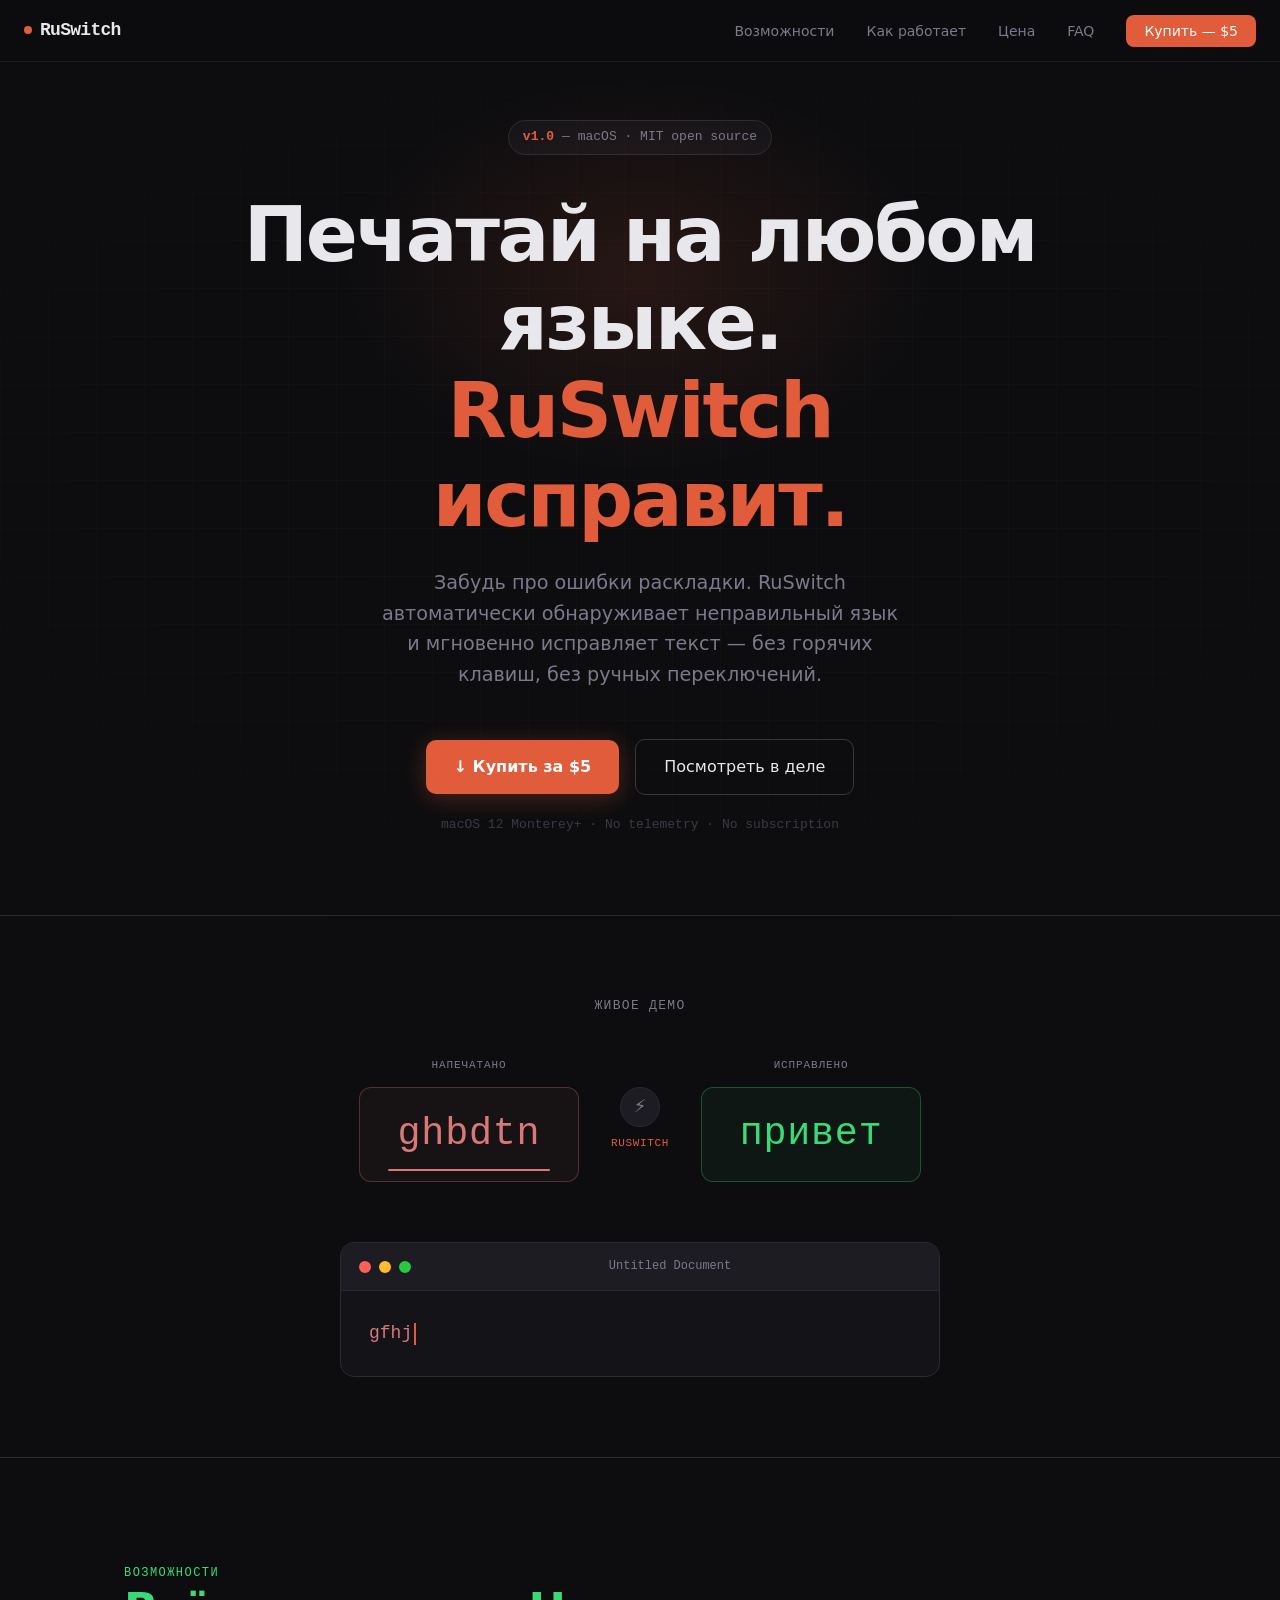
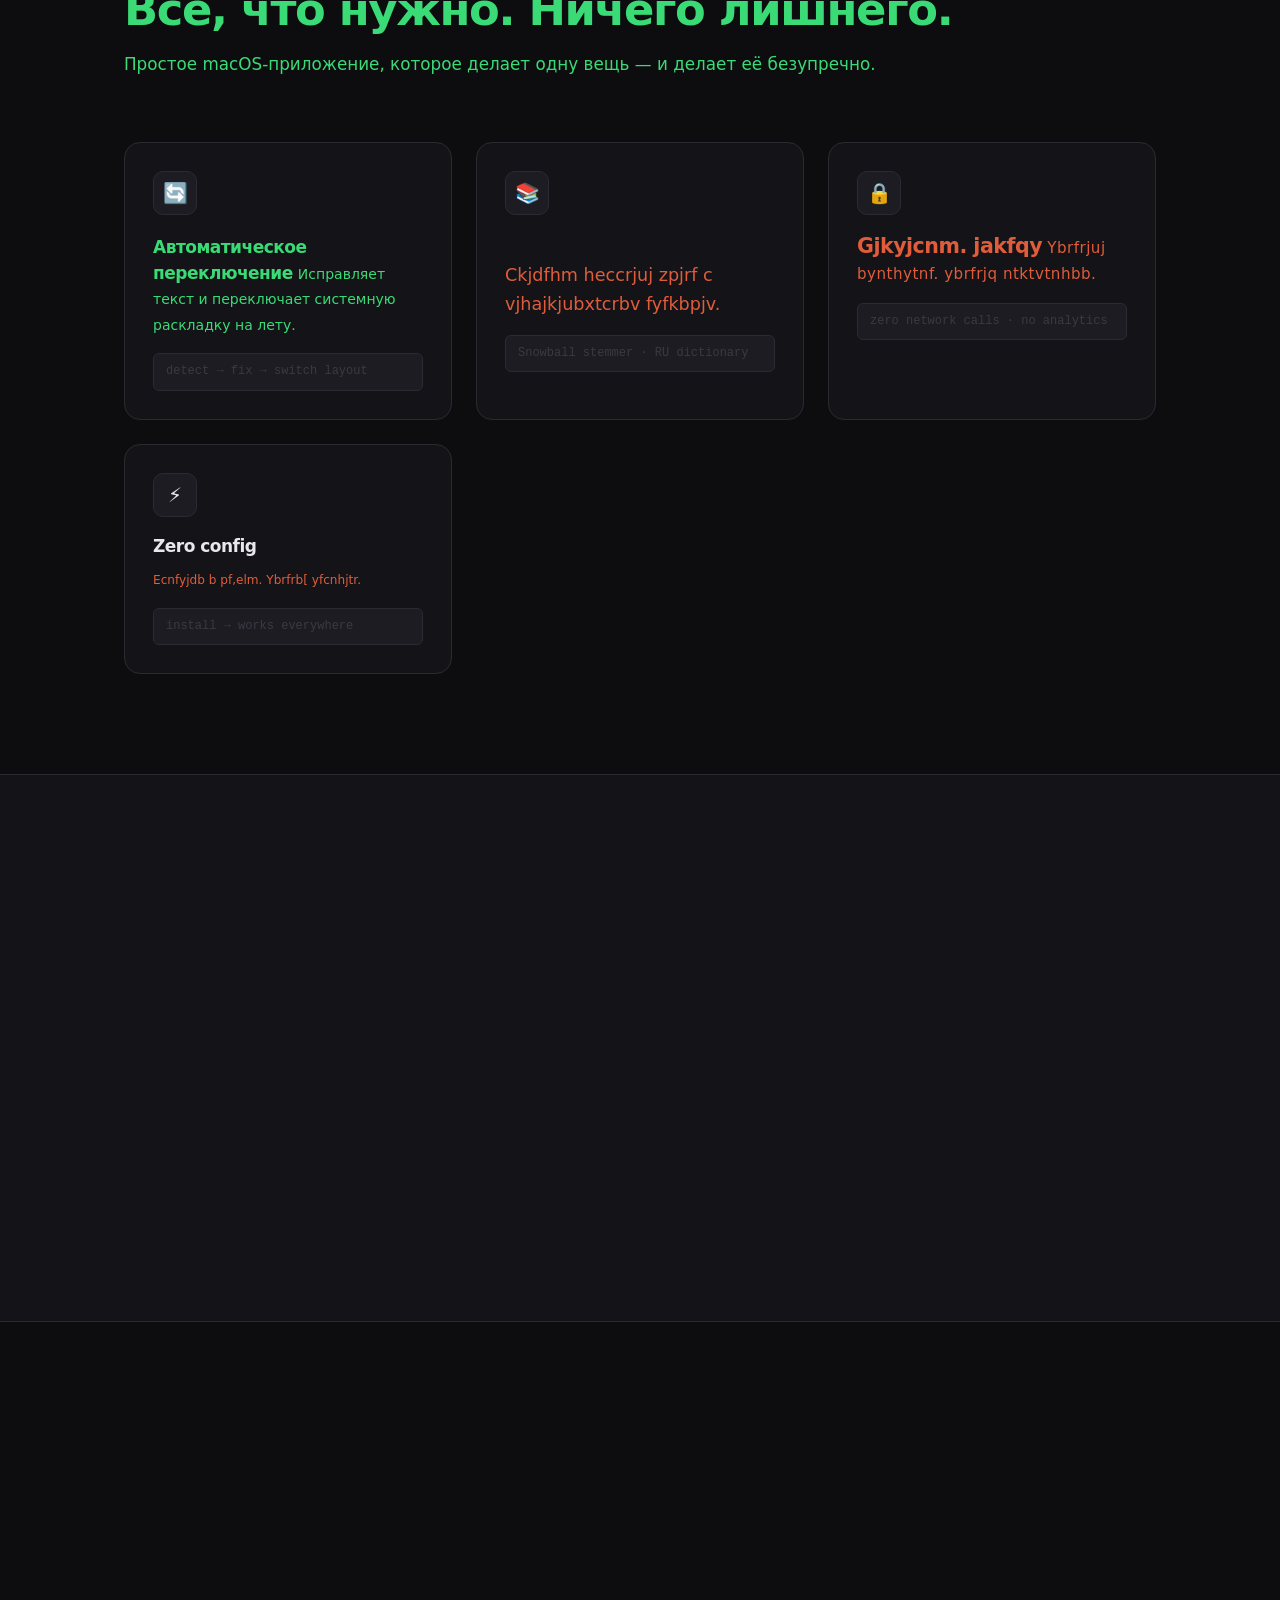
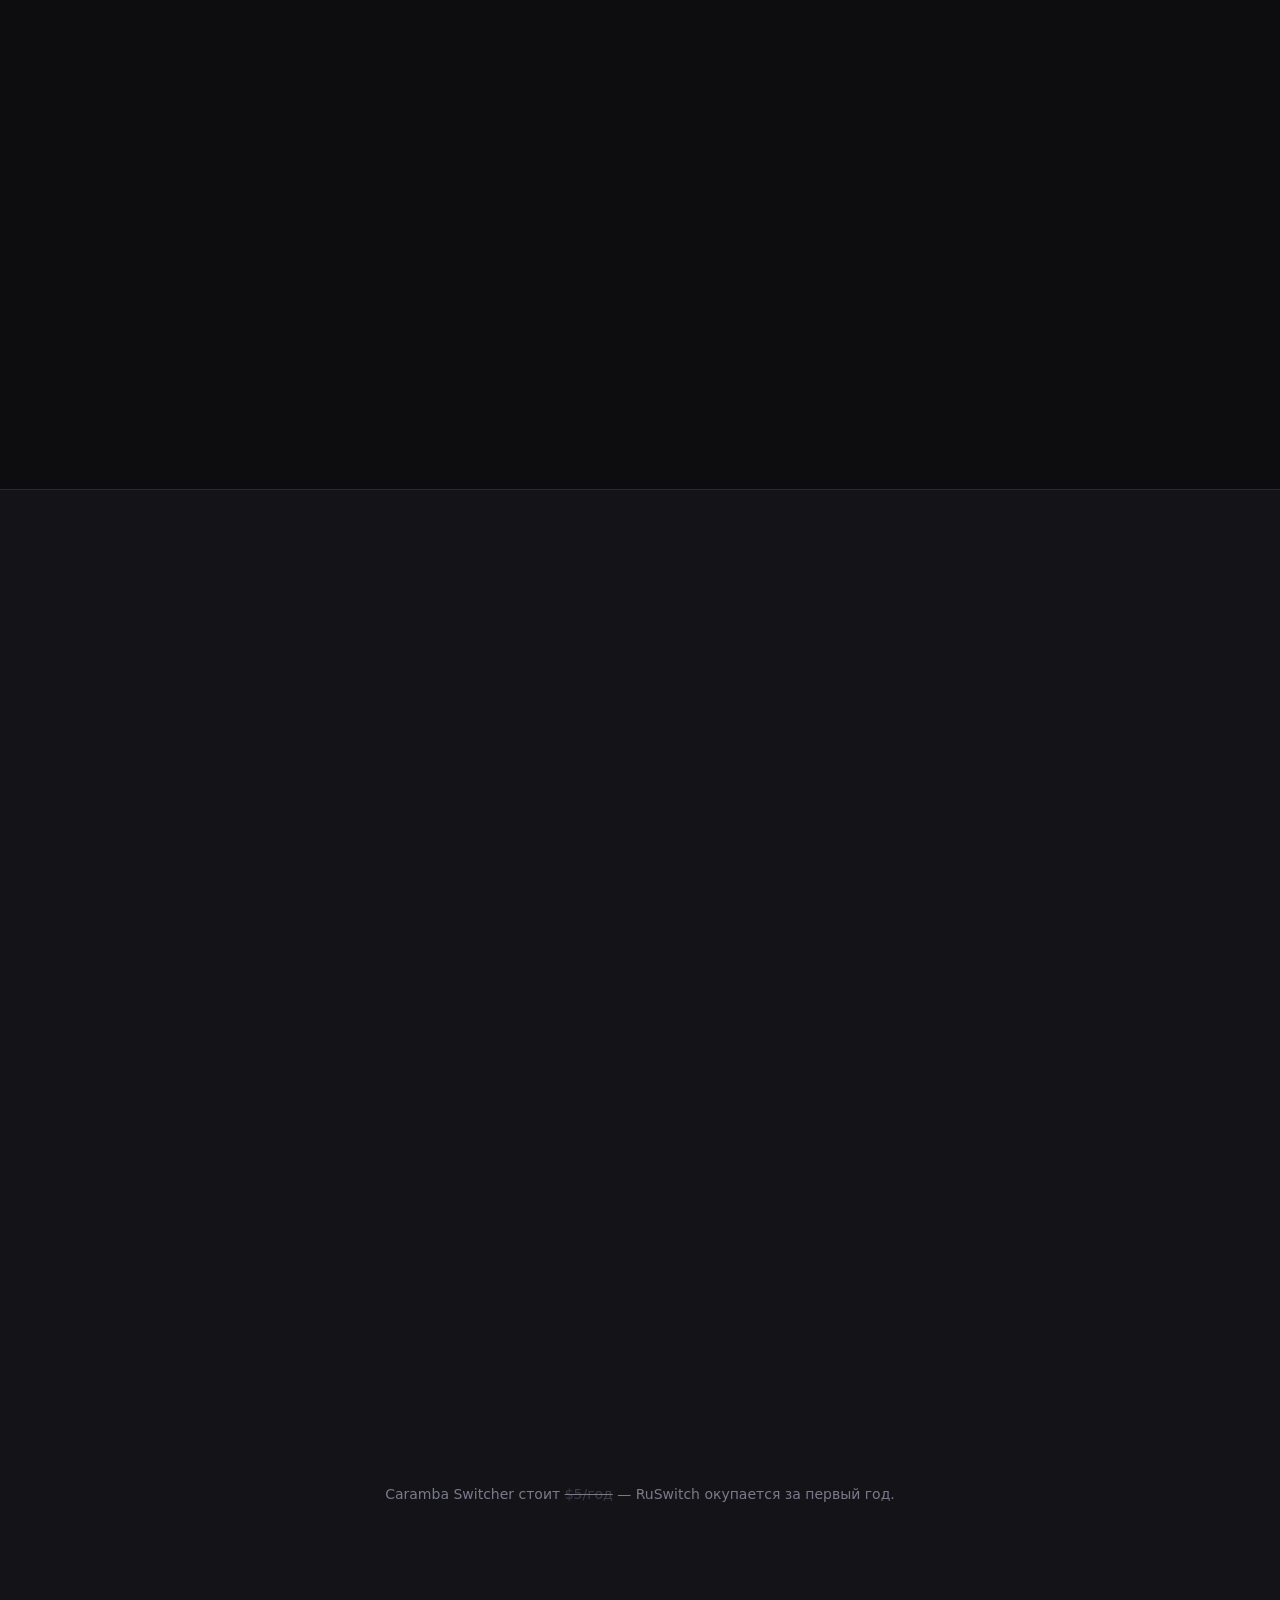
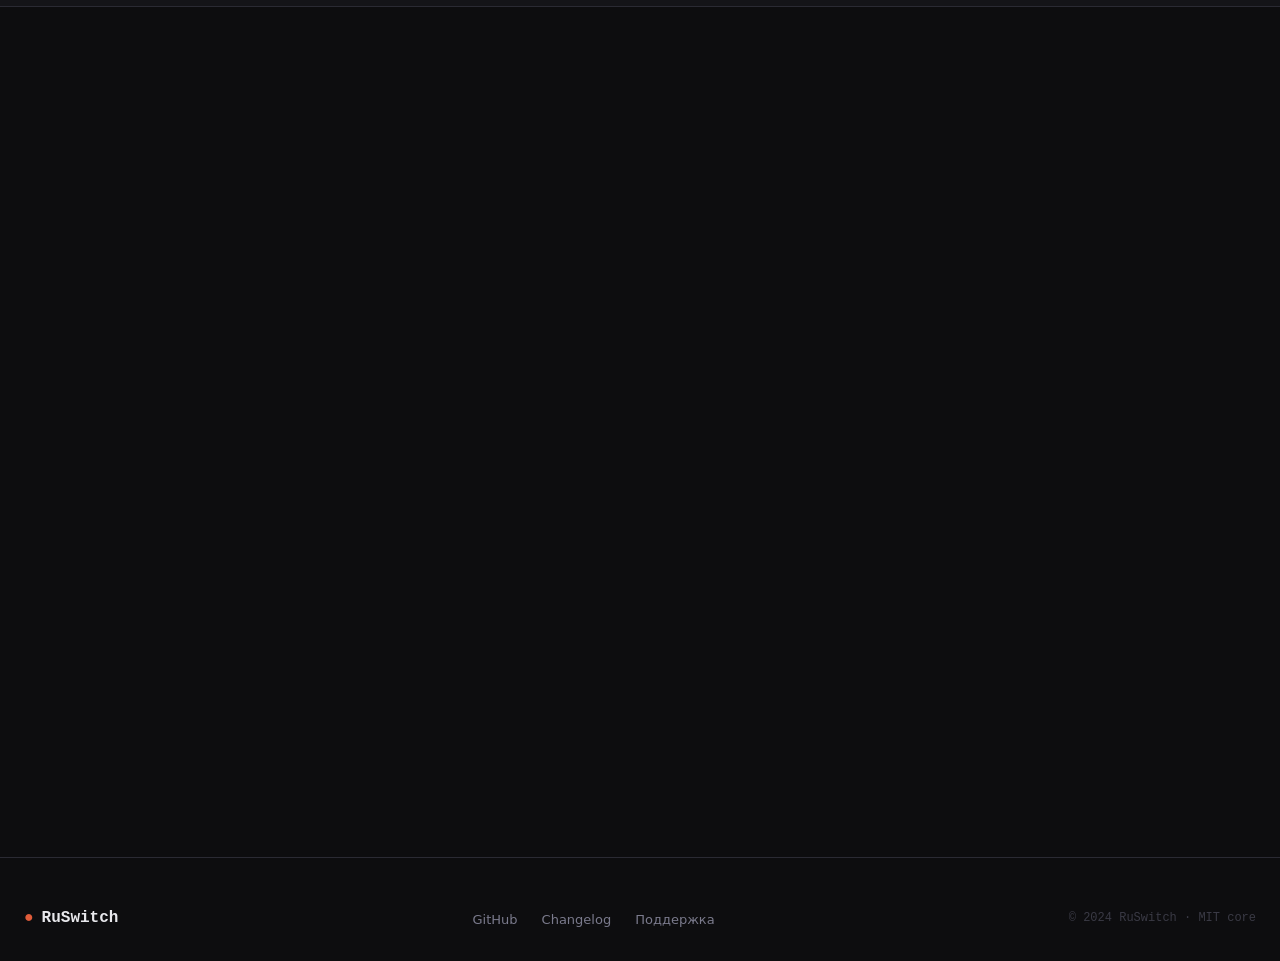
==== site/index.html @ 5dbe3a53 "Initial release: auto keyboard layout switcher for macOS - 98K Russian dictionary + Snowball stemmer" ====
<!DOCTYPE html>
<html lang="ru">
<head>
  <meta charset="UTF-8">
  <meta name="viewport" content="width=device-width, initial-scale=1.0">
  <title>RuSwitch — автопереключатель раскладки для macOS</title>
  <meta name="description" content="RuSwitch автоматически исправляет неправильную раскладку клавиатуры. Печатай как обычно — приложение всё исправит само.">
  <style>
    /* ─── Reset & Base ─── */
    *, *::before, *::after { box-sizing: border-box; margin: 0; padding: 0; }

    :root {
      --bg:        #0d0d0f;
      --surface:   #141418;
      --surface2:  #1c1c22;
      --border:    #2a2a33;
      --border2:   #36363f;
      --text:      #e8e8ec;
      --muted:     #7a7a8c;
      --faint:     #3a3a45;
      --accent:    #e05c3a;
      --accent2:   #f07c5a;
      --green:     #3adb76;
      --mono:      "JetBrains Mono", "Fira Code", "Courier New", monospace;
      --sans:      "Onest", "Golos Text", system-ui, -apple-system, sans-serif;
      --serif:     "Lora", "Georgia", serif;
    }

    html { scroll-behavior: smooth; }

    body {
      font-family: var(--sans);
      background: var(--bg);
      color: var(--text);
      line-height: 1.6;
      -webkit-font-smoothing: antialiased;
      overflow-x: hidden;
    }

    /* ─── Typography ─── */
    @import url('data:text/css,');

    h1, h2, h3 { line-height: 1.15; letter-spacing: -0.03em; }

    .mono { font-family: var(--mono); }
    .accent { color: var(--accent); }
    .green { color: var(--green); }
    .muted { color: var(--muted); }

    /* ─── Layout ─── */
    .container {
      max-width: 1080px;
      margin: 0 auto;
      padding: 0 24px;
    }

    section { padding: 100px 0; }

    /* ─── Nav ─── */
    nav {
      position: fixed;
      top: 0; left: 0; right: 0;
      z-index: 100;
      padding: 16px 24px;
      display: flex;
      align-items: center;
      justify-content: space-between;
      background: rgba(13, 13, 15, 0.85);
      backdrop-filter: blur(16px);
      -webkit-backdrop-filter: blur(16px);
      border-bottom: 1px solid rgba(42, 42, 51, 0.6);
    }

    .nav-logo {
      font-family: var(--mono);
      font-size: 18px;
      font-weight: 600;
      color: var(--text);
      text-decoration: none;
      letter-spacing: -0.04em;
      display: flex;
      align-items: center;
      gap: 8px;
    }

    .nav-logo-dot {
      width: 8px; height: 8px;
      border-radius: 50%;
      background: var(--accent);
      display: inline-block;
      animation: pulse-dot 2.5s ease-in-out infinite;
    }

    @keyframes pulse-dot {
      0%, 100% { opacity: 1; transform: scale(1); }
      50% { opacity: 0.5; transform: scale(0.7); }
    }

    .nav-links {
      display: flex;
      align-items: center;
      gap: 32px;
      list-style: none;
    }

    .nav-links a {
      color: var(--muted);
      text-decoration: none;
      font-size: 14px;
      transition: color 0.2s;
    }

    .nav-links a:hover { color: var(--text); }

    .nav-cta {
      background: var(--accent) !important;
      color: #fff !important;
      padding: 8px 18px;
      border-radius: 8px;
      font-weight: 500;
      transition: background 0.2s, transform 0.15s !important;
    }

    .nav-cta:hover {
      background: var(--accent2) !important;
      transform: translateY(-1px);
    }

    /* ─── Hero ─── */
    #hero {
      min-height: 100vh;
      display: flex;
      flex-direction: column;
      justify-content: center;
      align-items: center;
      text-align: center;
      padding: 120px 24px 80px;
      position: relative;
      overflow: hidden;
    }

    .hero-grid-bg {
      position: absolute;
      inset: 0;
      background-image:
        linear-gradient(rgba(224, 92, 58, 0.04) 1px, transparent 1px),
        linear-gradient(90deg, rgba(224, 92, 58, 0.04) 1px, transparent 1px);
      background-size: 48px 48px;
      mask-image: radial-gradient(ellipse 80% 60% at 50% 50%, black 30%, transparent 100%);
      -webkit-mask-image: radial-gradient(ellipse 80% 60% at 50% 50%, black 30%, transparent 100%);
    }

    .hero-glow {
      position: absolute;
      top: 30%;
      left: 50%;
      transform: translate(-50%, -50%);
      width: 600px;
      height: 400px;
      background: radial-gradient(ellipse, rgba(224, 92, 58, 0.12) 0%, transparent 70%);
      pointer-events: none;
    }

    .hero-badge {
      display: inline-flex;
      align-items: center;
      gap: 8px;
      background: var(--surface);
      border: 1px solid var(--border);
      border-radius: 999px;
      padding: 6px 14px;
      font-size: 13px;
      color: var(--muted);
      margin-bottom: 36px;
      font-family: var(--mono);
    }

    .hero-badge span {
      color: var(--accent);
      font-weight: 600;
    }

    #hero h1 {
      font-size: clamp(2.8rem, 6vw, 5rem);
      font-weight: 700;
      color: var(--text);
      max-width: 820px;
      margin-bottom: 24px;
      position: relative;
      z-index: 1;
    }

    #hero h1 em {
      font-style: normal;
      color: var(--accent);
    }

    .hero-sub {
      font-size: clamp(1rem, 2vw, 1.2rem);
      color: var(--muted);
      max-width: 520px;
      margin-bottom: 48px;
      position: relative;
      z-index: 1;
    }

    .hero-actions {
      display: flex;
      align-items: center;
      gap: 16px;
      flex-wrap: wrap;
      justify-content: center;
      position: relative;
      z-index: 1;
    }

    .btn-primary {
      display: inline-flex;
      align-items: center;
      gap: 8px;
      background: var(--accent);
      color: #fff;
      font-family: var(--sans);
      font-size: 16px;
      font-weight: 600;
      padding: 14px 28px;
      border-radius: 10px;
      border: none;
      cursor: pointer;
      text-decoration: none;
      transition: background 0.2s, transform 0.15s, box-shadow 0.2s;
      box-shadow: 0 4px 24px rgba(224, 92, 58, 0.3);
    }

    .btn-primary:hover {
      background: var(--accent2);
      transform: translateY(-2px);
      box-shadow: 0 8px 32px rgba(224, 92, 58, 0.4);
    }

    .btn-secondary {
      display: inline-flex;
      align-items: center;
      gap: 8px;
      background: transparent;
      color: var(--text);
      font-family: var(--sans);
      font-size: 16px;
      font-weight: 500;
      padding: 14px 28px;
      border-radius: 10px;
      border: 1px solid var(--border2);
      cursor: pointer;
      text-decoration: none;
      transition: border-color 0.2s, background 0.2s;
    }

    .btn-secondary:hover {
      border-color: var(--muted);
      background: var(--surface);
    }

    .hero-footnote {
      margin-top: 20px;
      font-size: 13px;
      color: var(--faint);
      font-family: var(--mono);
      position: relative;
      z-index: 1;
    }

    /* ─── Demo Animation ─── */
    #demo {
      padding: 80px 0;
      border-top: 1px solid var(--border);
      border-bottom: 1px solid var(--border);
    }

    .demo-label {
      text-align: center;
      font-size: 13px;
      font-family: var(--mono);
      color: var(--muted);
      letter-spacing: 0.1em;
      text-transform: uppercase;
      margin-bottom: 40px;
    }

    .demo-wrapper {
      display: flex;
      align-items: center;
      justify-content: center;
      gap: 32px;
      flex-wrap: wrap;
    }

    .demo-block {
      display: flex;
      flex-direction: column;
      align-items: center;
      gap: 12px;
    }

    .demo-tag {
      font-size: 11px;
      font-family: var(--mono);
      color: var(--muted);
      letter-spacing: 0.08em;
      text-transform: uppercase;
    }

    .demo-text {
      font-family: var(--mono);
      font-size: clamp(1.6rem, 4vw, 2.4rem);
      font-weight: 500;
      background: var(--surface2);
      border: 1px solid var(--border);
      padding: 16px 28px;
      border-radius: 12px;
      letter-spacing: 0.02em;
      min-width: 220px;
      text-align: center;
    }

    .demo-text.wrong {
      color: #d97878;
      border-color: rgba(217, 120, 120, 0.3);
      background: rgba(217, 120, 120, 0.05);
      position: relative;
    }

    .demo-text.wrong::after {
      content: '';
      position: absolute;
      bottom: 10px;
      left: 28px;
      right: 28px;
      height: 2px;
      background: #d97878;
      border-radius: 1px;
      animation: squiggle-appear 0.5s ease forwards;
    }

    @keyframes squiggle-appear {
      from { opacity: 0; width: 0; }
      to { opacity: 1; width: calc(100% - 56px); }
    }

    .demo-text.right {
      color: var(--green);
      border-color: rgba(58, 219, 118, 0.3);
      background: rgba(58, 219, 118, 0.05);
    }

    .demo-arrow {
      display: flex;
      flex-direction: column;
      align-items: center;
      gap: 8px;
      color: var(--muted);
    }

    .demo-arrow-icon {
      width: 40px;
      height: 40px;
      border-radius: 50%;
      background: var(--surface2);
      border: 1px solid var(--border);
      display: flex;
      align-items: center;
      justify-content: center;
      font-size: 18px;
      animation: arrow-pulse 2s ease-in-out infinite;
    }

    @keyframes arrow-pulse {
      0%, 100% { transform: scale(1); }
      50% { transform: scale(1.1); box-shadow: 0 0 20px rgba(224, 92, 58, 0.2); }
    }

    .demo-arrow-text {
      font-size: 11px;
      font-family: var(--mono);
      color: var(--accent);
      text-transform: uppercase;
      letter-spacing: 0.06em;
    }

    /* Typewriter demo */
    .typewriter-demo {
      margin: 60px auto 0;
      max-width: 600px;
      background: var(--surface);
      border: 1px solid var(--border);
      border-radius: 14px;
      overflow: hidden;
    }

    .tw-titlebar {
      display: flex;
      align-items: center;
      gap: 8px;
      padding: 14px 18px;
      border-bottom: 1px solid var(--border);
      background: var(--surface2);
    }

    .tw-dot {
      width: 12px; height: 12px;
      border-radius: 50%;
    }

    .tw-dot.red   { background: #ff5f57; }
    .tw-dot.yellow { background: #febc2e; }
    .tw-dot.green { background: #28c840; }

    .tw-title {
      margin-left: auto;
      font-size: 12px;
      color: var(--muted);
      font-family: var(--mono);
      margin-right: auto;
    }

    .tw-body {
      padding: 28px;
      font-family: var(--mono);
      font-size: 18px;
      min-height: 80px;
      display: flex;
      align-items: center;
    }

    .tw-text { position: relative; }

    .tw-cursor {
      display: inline-block;
      width: 2px;
      height: 1.2em;
      background: var(--accent);
      vertical-align: text-bottom;
      margin-left: 2px;
      animation: blink 1.1s step-end infinite;
    }

    @keyframes blink {
      0%, 100% { opacity: 1; }
      50% { opacity: 0; }
    }

    .tw-notification {
      display: none;
      align-items: center;
      gap: 10px;
      padding: 12px 18px;
      background: rgba(58, 219, 118, 0.08);
      border-top: 1px solid rgba(58, 219, 118, 0.2);
      font-size: 13px;
      color: var(--green);
      font-family: var(--mono);
    }

    .tw-notification.show { display: flex; }

    .tw-notif-icon {
      width: 20px; height: 20px;
      border-radius: 50%;
      background: rgba(58, 219, 118, 0.2);
      display: flex;
      align-items: center;
      justify-content: center;
      font-size: 11px;
    }

    /* ─── Features ─── */
    #features { padding-top: 100px; }

    .section-eyebrow {
      font-family: var(--mono);
      font-size: 12px;
      letter-spacing: 0.12em;
      text-transform: uppercase;
      color: var(--accent);
      margin-bottom: 16px;
    }

    .section-title {
      font-size: clamp(1.8rem, 3.5vw, 2.8rem);
      font-weight: 700;
      color: var(--text);
      margin-bottom: 16px;
    }

    .section-sub {
      font-size: 1.05rem;
      color: var(--muted);
      max-width: 500px;
    }

    .section-header { margin-bottom: 64px; }

    .features-grid {
      display: grid;
      grid-template-columns: repeat(auto-fit, minmax(260px, 1fr));
      gap: 24px;
    }

    .feature-card {
      background: var(--surface);
      border: 1px solid var(--border);
      border-radius: 16px;
      padding: 28px;
      transition: border-color 0.25s, transform 0.25s, box-shadow 0.25s;
      position: relative;
      overflow: hidden;
    }

    .feature-card::before {
      content: '';
      position: absolute;
      top: 0; left: 0; right: 0;
      height: 2px;
      background: linear-gradient(90deg, transparent, var(--accent), transparent);
      opacity: 0;
      transition: opacity 0.3s;
    }

    .feature-card:hover {
      border-color: var(--border2);
      transform: translateY(-3px);
      box-shadow: 0 12px 40px rgba(0, 0, 0, 0.3);
    }

    .feature-card:hover::before { opacity: 1; }

    .feature-icon {
      width: 44px;
      height: 44px;
      border-radius: 10px;
      background: var(--surface2);
      border: 1px solid var(--border);
      display: flex;
      align-items: center;
      justify-content: center;
      font-size: 20px;
      margin-bottom: 20px;
    }

    .feature-card h3 {
      font-size: 17px;
      font-weight: 600;
      margin-bottom: 10px;
      color: var(--text);
    }

    .feature-card p {
      font-size: 14px;
      color: var(--muted);
      line-height: 1.65;
    }

    .feature-card .feature-detail {
      margin-top: 16px;
      font-family: var(--mono);
      font-size: 12px;
      color: var(--faint);
      background: var(--surface2);
      border: 1px solid var(--border);
      padding: 8px 12px;
      border-radius: 6px;
    }

    /* ─── How it works ─── */
    #how {
      background: var(--surface);
      border-top: 1px solid var(--border);
      border-bottom: 1px solid var(--border);
    }

    .steps {
      display: grid;
      grid-template-columns: repeat(auto-fit, minmax(220px, 1fr));
      gap: 0;
    }

    .step {
      padding: 40px 36px;
      position: relative;
    }

    .step:not(:last-child) {
      border-right: 1px solid var(--border);
    }

    .step-number {
      font-family: var(--mono);
      font-size: 11px;
      letter-spacing: 0.1em;
      color: var(--accent);
      text-transform: uppercase;
      margin-bottom: 20px;
      display: flex;
      align-items: center;
      gap: 10px;
    }

    .step-number::after {
      content: '';
      flex: 1;
      height: 1px;
      background: var(--border);
    }

    .step h3 {
      font-size: 17px;
      font-weight: 600;
      margin-bottom: 12px;
      color: var(--text);
    }

    .step p {
      font-size: 14px;
      color: var(--muted);
      line-height: 1.65;
    }

    /* ─── vs Competitors ─── */
    #compare { padding-top: 100px; padding-bottom: 100px; }

    .compare-table {
      width: 100%;
      border-collapse: collapse;
      border: 1px solid var(--border);
      border-radius: 16px;
      overflow: hidden;
    }

    .compare-table th {
      padding: 18px 24px;
      text-align: left;
      font-size: 14px;
      font-weight: 600;
      background: var(--surface2);
      border-bottom: 1px solid var(--border);
      color: var(--muted);
    }

    .compare-table th.highlight {
      background: rgba(224, 92, 58, 0.1);
      color: var(--accent);
    }

    .compare-table td {
      padding: 16px 24px;
      font-size: 14px;
      border-bottom: 1px solid var(--border);
      color: var(--text);
    }

    .compare-table tr:last-child td { border-bottom: none; }

    .compare-table td.highlight {
      background: rgba(224, 92, 58, 0.04);
    }

    .compare-table td:first-child { color: var(--muted); }

    .check { color: var(--green); font-size: 16px; }
    .cross { color: #d97878; font-size: 16px; }
    .partial { color: #febc2e; font-size: 16px; }

    /* ─── Pricing ─── */
    #pricing {
      background: var(--surface);
      border-top: 1px solid var(--border);
      border-bottom: 1px solid var(--border);
      text-align: center;
    }

    .price-card {
      display: inline-flex;
      flex-direction: column;
      align-items: center;
      background: var(--bg);
      border: 1px solid var(--border2);
      border-radius: 24px;
      padding: 48px 56px;
      position: relative;
      max-width: 420px;
      width: 100%;
    }

    .price-badge {
      position: absolute;
      top: -14px;
      background: var(--accent);
      color: #fff;
      font-size: 12px;
      font-weight: 700;
      padding: 5px 14px;
      border-radius: 999px;
      letter-spacing: 0.04em;
      text-transform: uppercase;
    }

    .price-amount {
      font-size: 72px;
      font-weight: 700;
      color: var(--text);
      line-height: 1;
      letter-spacing: -0.04em;
      margin-bottom: 4px;
    }

    .price-amount sup {
      font-size: 28px;
      font-weight: 500;
      vertical-align: top;
      margin-top: 14px;
      color: var(--muted);
    }

    .price-note {
      font-size: 14px;
      color: var(--muted);
      margin-bottom: 36px;
      font-family: var(--mono);
    }

    .price-includes {
      list-style: none;
      text-align: left;
      width: 100%;
      margin-bottom: 36px;
      display: flex;
      flex-direction: column;
      gap: 12px;
    }

    .price-includes li {
      display: flex;
      align-items: flex-start;
      gap: 12px;
      font-size: 15px;
      color: var(--text);
    }

    .price-includes li::before {
      content: '✓';
      color: var(--green);
      font-weight: 700;
      flex-shrink: 0;
      margin-top: 1px;
    }

    .price-compare {
      margin-top: 24px;
      font-size: 13px;
      color: var(--faint);
    }

    .price-compare s { text-decoration-color: var(--muted); }

    .btn-buy {
      display: inline-flex;
      align-items: center;
      justify-content: center;
      gap: 10px;
      background: var(--accent);
      color: #fff;
      font-family: var(--sans);
      font-size: 17px;
      font-weight: 700;
      padding: 16px 40px;
      border-radius: 12px;
      border: none;
      cursor: pointer;
      text-decoration: none;
      width: 100%;
      transition: background 0.2s, transform 0.15s, box-shadow 0.2s;
      box-shadow: 0 4px 24px rgba(224, 92, 58, 0.35);
    }

    .btn-buy:hover {
      background: var(--accent2);
      transform: translateY(-2px);
      box-shadow: 0 8px 32px rgba(224, 92, 58, 0.5);
    }

    .money-back {
      margin-top: 20px;
      font-size: 13px;
      color: var(--muted);
      display: flex;
      align-items: center;
      gap: 6px;
    }

    /* ─── FAQ ─── */
    #faq { padding-top: 100px; padding-bottom: 100px; }

    .faq-list {
      max-width: 720px;
      margin: 0 auto;
      display: flex;
      flex-direction: column;
      gap: 2px;
    }

    .faq-item {
      background: var(--surface);
      border: 1px solid var(--border);
      border-radius: 12px;
      overflow: hidden;
      transition: border-color 0.2s;
    }

    .faq-item:hover { border-color: var(--border2); }

    .faq-q {
      display: flex;
      align-items: center;
      justify-content: space-between;
      padding: 20px 24px;
      cursor: pointer;
      font-size: 15px;
      font-weight: 500;
      color: var(--text);
      user-select: none;
      list-style: none;
    }

    .faq-q::-webkit-details-marker { display: none; }

    .faq-arrow {
      color: var(--muted);
      font-size: 18px;
      transition: transform 0.25s, color 0.2s;
      flex-shrink: 0;
    }

    details[open] .faq-arrow {
      transform: rotate(45deg);
      color: var(--accent);
    }

    details[open] .faq-item { border-color: var(--border2); }

    .faq-a {
      padding: 0 24px 20px;
      font-size: 14px;
      color: var(--muted);
      line-height: 1.7;
    }

    .faq-a a { color: var(--accent); text-decoration: none; }
    .faq-a a:hover { text-decoration: underline; }

    /* ─── Footer ─── */
    footer {
      padding: 48px 24px;
      border-top: 1px solid var(--border);
      display: flex;
      align-items: center;
      justify-content: space-between;
      flex-wrap: wrap;
      gap: 16px;
    }

    .footer-logo {
      font-family: var(--mono);
      font-size: 16px;
      font-weight: 600;
      color: var(--text);
      display: flex;
      align-items: center;
      gap: 8px;
    }

    .footer-links {
      display: flex;
      gap: 24px;
      list-style: none;
    }

    .footer-links a {
      font-size: 13px;
      color: var(--muted);
      text-decoration: none;
      transition: color 0.2s;
    }

    .footer-links a:hover { color: var(--text); }

    .footer-copy {
      font-size: 12px;
      color: var(--faint);
      font-family: var(--mono);
    }

    /* ─── Keyboard key animation ─── */
    .kbd-key {
      display: inline-block;
      background: var(--surface2);
      border: 1px solid var(--border2);
      border-bottom-width: 2px;
      border-radius: 5px;
      padding: 2px 7px;
      font-family: var(--mono);
      font-size: 12px;
      color: var(--muted);
      vertical-align: middle;
    }

    /* ─── Floating keyboard keys bg decoration ─── */
    .keys-bg {
      position: absolute;
      inset: 0;
      pointer-events: none;
      overflow: hidden;
    }

    .floating-key {
      position: absolute;
      background: var(--surface);
      border: 1px solid var(--border);
      border-bottom: 3px solid var(--border2);
      border-radius: 6px;
      font-family: var(--mono);
      font-size: 13px;
      color: var(--faint);
      padding: 6px 10px;
      opacity: 0;
      animation: float-key linear infinite;
    }

    @keyframes float-key {
      0%   { opacity: 0; transform: translateY(20px) rotate(var(--rot)); }
      10%  { opacity: 1; }
      90%  { opacity: 1; }
      100% { opacity: 0; transform: translateY(-120px) rotate(var(--rot)); }
    }

    /* ─── Scroll reveal ─── */
    .reveal {
      opacity: 0;
      transform: translateY(24px);
      transition: opacity 0.6s ease, transform 0.6s ease;
    }

    .reveal.visible {
      opacity: 1;
      transform: none;
    }

    /* ─── Layout switch text effect ─── */
    .reveal [data-ru] {
      display: inline;
      position: relative;
    }

    .switch-fitted {
      display: inline;
      transition: opacity 0.2s ease, color 0.6s ease;
    }

    .switch-fitted.wrong {
      color: var(--accent);
    }

    .switch-fitted.switching {
      opacity: 0;
    }

    .switch-fitted.correct {
      color: var(--green);
    }

    .switch-fitted.settled {
      color: inherit;
    }

    /* Word-by-word mode for FAQ */
    .switch-word {
      display: inline-block;
      transition: opacity 0.2s ease, color 0.6s ease;
    }

    .switch-word.wrong {
      color: var(--accent);
      font-family: var(--mono);
      font-size: 0.92em;
    }

    .switch-word.switching {
      opacity: 0;
    }

    .switch-word.correct {
      color: var(--green);
    }

    .switch-word.settled {
      color: inherit;
      font-family: inherit;
      font-size: inherit;
    }

    /* ─── Mobile ─── */
    @media (max-width: 768px) {
      nav { padding: 14px 18px; }
      .nav-links { display: none; }

      section { padding: 72px 0; }
      #hero { padding: 100px 18px 60px; }

      .steps { grid-template-columns: 1fr; }
      .step:not(:last-child) { border-right: none; border-bottom: 1px solid var(--border); }

      .price-card { padding: 40px 28px; }

      footer {
        flex-direction: column;
        align-items: flex-start;
      }

      .compare-table { font-size: 13px; }
      .compare-table th, .compare-table td { padding: 14px 14px; }

      .demo-wrapper { gap: 16px; }
      .typewriter-demo { margin: 40px 16px 0; }
    }

    @media (max-width: 480px) {
      #hero h1 { font-size: 2.2rem; }
      .price-amount { font-size: 56px; }
      .btn-buy { font-size: 15px; padding: 14px 28px; }
    }

    /* ─── macOS badge ─── */
    .macos-req {
      display: inline-flex;
      align-items: center;
      gap: 6px;
      background: var(--surface2);
      border: 1px solid var(--border);
      padding: 5px 12px;
      border-radius: 6px;
      font-size: 12px;
      font-family: var(--mono);
      color: var(--muted);
    }
  </style>
</head>
<body>

  <!-- Nav -->
  <nav>
    <a href="#" class="nav-logo">
      <span class="nav-logo-dot"></span>
      RuSwitch
    </a>
    <ul class="nav-links">
      <li><a href="#features">Возможности</a></li>
      <li><a href="#how">Как работает</a></li>
      <li><a href="#pricing">Цена</a></li>
      <li><a href="#faq">FAQ</a></li>
      <li><a href="#pricing" class="nav-cta">Купить — $5</a></li>
    </ul>
  </nav>

  <!-- Hero -->
  <section id="hero">
    <div class="hero-grid-bg"></div>
    <div class="hero-glow"></div>
    <div class="keys-bg" id="keysBg"></div>

    <div class="hero-badge">
      <span>v1.0</span> — macOS · MIT open source
    </div>

    <h1>Печатай на любом языке.<br><em>RuSwitch исправит.</em></h1>

    <p class="hero-sub">
      Забудь про ошибки раскладки. RuSwitch автоматически обнаруживает неправильный язык и мгновенно исправляет текст — без горячих клавиш, без ручных переключений.
    </p>

    <div class="hero-actions">
      <a href="#pricing" class="btn-primary">
        ↓ Купить за $5
      </a>
      <a href="#demo" class="btn-secondary">
        Посмотреть в деле
      </a>
    </div>

    <p class="hero-footnote">macOS 12 Monterey+ · No telemetry · No subscription</p>
  </section>

  <!-- Demo -->
  <section id="demo">
    <div class="container">
      <p class="demo-label">Живое демо</p>

      <div class="demo-wrapper">
        <div class="demo-block">
          <span class="demo-tag">Напечатано</span>
          <div class="demo-text wrong" id="demoWrong">ghbdtn</div>
        </div>

        <div class="demo-arrow">
          <div class="demo-arrow-icon">⚡</div>
          <span class="demo-arrow-text">RuSwitch</span>
        </div>

        <div class="demo-block">
          <span class="demo-tag">Исправлено</span>
          <div class="demo-text right" id="demoRight">привет</div>
        </div>
      </div>

      <!-- Typewriter interactive demo -->
      <div class="typewriter-demo" id="typewriterDemo">
        <div class="tw-titlebar">
          <div class="tw-dot red"></div>
          <div class="tw-dot yellow"></div>
          <div class="tw-dot green"></div>
          <span class="tw-title">Untitled Document</span>
        </div>
        <div class="tw-body">
          <span class="tw-text" id="twText"></span><span class="tw-cursor"></span>
        </div>
        <div class="tw-notification" id="twNotif">
          <div class="tw-notif-icon">✓</div>
          <span id="twNotifText">Исправлено: «gfhjkm» → «пароль»</span>
        </div>
      </div>
    </div>
  </section>

  <!-- Features -->
  <section id="features">
    <div class="container">
      <div class="section-header reveal">
        <p class="section-eyebrow" data-ru="Возможности" data-en="Djpvj;yjcnb">Возможности</p>
        <h2 class="section-title"><span data-ru="Всё, что нужно." data-en="Dc`. xnj ye;yj.">Всё, что нужно.</span> <span data-ru="Ничего лишнего." data-en="Ybxtuj kbiytuj.">Ничего лишнего.</span></h2>
        <p class="section-sub" data-ru="Простое macOS-приложение, которое делает одну вещь — и делает её безупречно." data-en="Ghjcnjt macOS-ghbkj;tybt. rjnjhjt ltkftn jlye dtom — b ltkftn t` ,tpeght[yj.">Простое macOS-приложение, которое делает одну вещь — и делает её безупречно.</p>
      </div>

      <div class="features-grid">
        <div class="feature-card reveal">
          <div class="feature-icon">🔄</div>
          <h3 data-ru="Автоматическое переключение" data-en="Fdnjvfnbxtcrjt gthtrkxtybt">Автоматическое переключение</h3>
          <p data-ru="Исправляет текст и переключает системную раскладку на лету." data-en="Bcghfdkztn ntrcn b gthtrkxftn cbcntve. hfcrkflre yf ktne.">Исправляет текст и переключает системную раскладку на лету. После исправления продолжаешь печатать уже на правильном языке.</p>
          <div class="feature-detail">detect → fix → switch layout</div>
        </div>

        <div class="feature-card reveal">
          <div class="feature-icon">📚</div>
          <h3 data-ru="100 000 слов + морфология" data-en="100 000 ckjd + vjhajkjubz">100 000 слов + морфология</h3>
          <p data-ru="Словарь русского языка с морфологическим анализом." data-en="Ckjdfhm heccrjuj zpjrf c vjhajkjubxtcrbv fyfkbpjv.">Словарь русского языка с морфологическим анализом на базе алгоритма Snowball. Распознаёт все формы слов, не только базовые.</p>
          <div class="feature-detail">Snowball stemmer · RU dictionary</div>
        </div>

        <div class="feature-card reveal">
          <div class="feature-icon">🔒</div>
          <h3 data-ru="Полностью офлайн" data-en="Gjkyjcnm. jakfqy">Полностью офлайн</h3>
          <p data-ru="Никакого интернета, никакой телеметрии." data-en="Ybrfrjuj bynthytnf. ybrfrjq ntktvtnhbb.">Никакого интернета, никакой телеметрии. Приложение работает локально — твои слова не покидают компьютер.</p>
          <div class="feature-detail">zero network calls · no analytics</div>
        </div>

        <div class="feature-card reveal">
          <div class="feature-icon">⚡</div>
          <h3>Zero config</h3>
          <p data-ru="Установи и забудь. Никаких настроек." data-en="Ecnfyjdb b pf,elm. Ybrfrb[ yfcnhjtr.">Установи и забудь. Никаких настроек, хоткеев и обучения. Работает сразу после запуска — в любом приложении.</p>
          <div class="feature-detail">install → works everywhere</div>
        </div>
      </div>
    </div>
  </section>

  <!-- How it works -->
  <section id="how">
    <div class="container">
      <div class="section-header reveal" style="margin-bottom: 0;">
        <p class="section-eyebrow" data-ru="Как работает" data-en="Rfr hf,jnftn">Как работает</p>
        <h2 class="section-title"><span data-ru="Три шага." data-en="Nhb ifuf.">Три шага.</span> <span data-ru="Меньше секунды." data-en="Vtymit ctreyl&gt;.">Меньше секунды.</span></h2>
      </div>
    </div>
    <div style="margin-top: 56px;">
      <div class="steps">
        <div class="step reveal">
          <div class="step-number">01</div>
          <h3 data-ru="Перехватывает ввод" data-en="Gtht[dfnsdftn ddjl">Перехватывает ввод</h3>
          <p>Мониторит нажатия клавиш через Accessibility API macOS. Работает в фоне, не нагружая систему.</p>
        </div>
        <div class="step reveal">
          <div class="step-number">02</div>
          <h3 data-ru="Анализирует слово" data-en="Fyfkbpbhetn ckjdj">Анализирует слово</h3>
          <p>Как только ты заканчиваешь слово, RuSwitch проверяет его по словарю с морфологическим анализом.</p>
        </div>
        <div class="step reveal">
          <div class="step-number">03</div>
          <h3 data-ru="Исправляет мгновенно" data-en="Bcghfdkztn vuyjdtyyj">Исправляет мгновенно</h3>
          <p>Если слово распознано как транслит, приложение заменяет текст и переключает раскладку одним действием.</p>
        </div>
      </div>
    </div>
  </section>

  <!-- Compare -->
  <section id="compare">
    <div class="container">
      <div class="section-header reveal" style="text-align: center; max-width: 560px; margin: 0 auto 56px;">
        <p class="section-eyebrow" data-ru="Сравнение" data-en="Chfdytybt">Сравнение</p>
        <h2 class="section-title" data-ru="RuSwitch vs конкуренты" data-en="RuSwitch vs rjyrehtyns">RuSwitch vs конкуренты</h2>
      </div>

      <div class="reveal" style="overflow-x: auto;">
        <table class="compare-table">
          <thead>
            <tr>
              <th>Функция</th>
              <th class="highlight">RuSwitch</th>
              <th>Caramba Switcher</th>
              <th>Punto Switcher</th>
            </tr>
          </thead>
          <tbody>
            <tr>
              <td>Автоисправление раскладки</td>
              <td class="highlight"><span class="check">✓</span></td>
              <td><span class="check">✓</span></td>
              <td><span class="check">✓</span></td>
            </tr>
            <tr>
              <td>Переключение системной раскладки</td>
              <td class="highlight"><span class="check">✓</span></td>
              <td><span class="check">✓</span></td>
              <td><span class="cross">✗</span></td>
            </tr>
            <tr>
              <td>Морфологический анализ</td>
              <td class="highlight"><span class="check">✓</span></td>
              <td><span class="cross">✗</span></td>
              <td><span class="partial">~</span></td>
            </tr>
            <tr>
              <td>Полностью офлайн</td>
              <td class="highlight"><span class="check">✓</span></td>
              <td><span class="check">✓</span></td>
              <td><span class="cross">✗</span></td>
            </tr>
            <tr>
              <td>Open source (MIT)</td>
              <td class="highlight"><span class="check">✓</span></td>
              <td><span class="cross">✗</span></td>
              <td><span class="cross">✗</span></td>
            </tr>
            <tr>
              <td>Модель оплаты</td>
              <td class="highlight"><strong style="color: var(--green);">$5 навсегда</strong></td>
              <td>$5 / год</td>
              <td>Бесплатно (Windows only)</td>
            </tr>
          </tbody>
        </table>
      </div>
    </div>
  </section>

  <!-- Pricing -->
  <section id="pricing">
    <div class="container" style="display: flex; flex-direction: column; align-items: center;">
      <div class="section-header reveal" style="text-align: center; max-width: 480px; margin: 0 auto 56px;">
        <p class="section-eyebrow" data-ru="Цена" data-en="Wtyf">Цена</p>
        <h2 class="section-title"><span data-ru="Один раз." data-en="Jlby hfp.">Один раз.</span> <span data-ru="Навсегда." data-en="Yfdctulf.">Навсегда.</span></h2>
        <p class="section-sub" style="margin: 0 auto;" data-ru="Никаких подписок. Одна покупка — лицензия навсегда." data-en="Ybrfrb[ gjlgbcjr. Jlyf gjregrf — kbwtypbz yfdctulf.">Никаких подписок. Одна покупка — лицензия навсегда, все будущие обновления включены.</p>
      </div>

      <div class="price-card reveal">
        <div class="price-badge">Единоразово</div>

        <div class="price-amount"><sup>$</sup>5</div>
        <p class="price-note">one-time · lifetime license</p>

        <ul class="price-includes">
          <li>Лицензия на 1 Mac навсегда</li>
          <li>Все будущие обновления бесплатно</li>
          <li>100к словарь + морфология включены</li>
          <li>Полностью офлайн, без телеметрии</li>
          <li>Open source ядро (MIT)</li>
        </ul>

        <a href="https://gumroad.com" class="btn-buy" target="_blank" rel="noopener">
          Купить на Gumroad →
        </a>

        <p class="money-back">
          <span>🛡</span> 30-дневная гарантия возврата
        </p>
      </div>

      <p class="price-compare" style="margin-top: 28px; color: var(--muted); font-size: 14px;">
        Caramba Switcher стоит <s style="color: var(--faint);">$5/год</s> — RuSwitch окупается за первый год.
      </p>
    </div>
  </section>

  <!-- FAQ -->
  <section id="faq">
    <div class="container">
      <div class="section-header reveal" style="text-align: center; margin-bottom: 56px;">
        <p class="section-eyebrow">FAQ</p>
        <h2 class="section-title" data-ru="Часто задаваемые вопросы" data-en="Xfcnj pflfdftvst djghjcs">Часто задаваемые вопросы</h2>
      </div>

      <div class="faq-list">

        <details class="faq-item reveal">
          <summary class="faq-q">
            <span data-ru="Как RuSwitch отличает намеренный английский текст от транслитерации?" data-en="Rfr RuSwitch jnkbxftn yfvthtyysq fyukbqcrbq ntrcn jn nhfyckbnthfwbb?" data-switch-words>Как RuSwitch отличает намеренный английский текст от транслитерации?</span>
            <span class="faq-arrow">+</span>
          </summary>
          <div class="faq-a">
            Приложение проверяет слово по словарю. Если слово, набранное латинскими буквами, не является английским словом (например, «ghbdtn»), но после перекодировки с EN-раскладки на RU получается осмысленное русское слово — RuSwitch делает исправление. Английские слова типа «hello» остаются нетронутыми.
          </div>
        </details>

        <details class="faq-item reveal">
          <summary class="faq-q">
            <span data-ru="Нужны ли права администратора для установки?" data-en="Ye;ys kb ghfdf flvbybcnhfnjhf lkz ecnfyjdrb?" data-switch-words>Нужны ли права администратора для установки?</span>
            <span class="faq-arrow">+</span>
          </summary>
          <div class="faq-a">
            Для работы с Accessibility API macOS потребуется выдать разрешение в Системных настройках → Конфиденциальность и безопасность → Универсальный доступ. Это стандартное требование для всех приложений, которые мониторят ввод — аналогично TextExpander, Alfred и другим.
          </div>
        </details>

        <details class="faq-item reveal">
          <summary class="faq-q">
            <span data-ru="Работает ли RuSwitch в браузере, терминале, IDE?" data-en="Hf,jnftn kb RuSwitch d ,hfepthy. nthvbyfkt. IDE?" data-switch-words>Работает ли RuSwitch в браузере, терминале, IDE?</span>
            <span class="faq-arrow">+</span>
          </summary>
          <div class="faq-a">
            Да. Приложение работает через Accessibility API macOS и функционирует в любом приложении, которое принимает ввод с клавиатуры: Safari, Chrome, VS Code, iTerm2, Slack, Telegram, Pages и т.д.
          </div>
        </details>

        <details class="faq-item reveal">
          <summary class="faq-q">
            <span data-ru="Замедляет ли приложение ввод?" data-en="Pfvtlkztn kb ghbkj;tybt ddjl?" data-switch-words>Замедляет ли приложение ввод?</span>
            <span class="faq-arrow">+</span>
          </summary>
          <div class="faq-a">
            Нет. Анализ происходит после окончания слова (пробел или знак препинания) и занимает микросекунды — словарный поиск с хешем. Потребление CPU в фоне составляет &lt;0.1%.
          </div>
        </details>

        <details class="faq-item reveal">
          <summary class="faq-q">
            <span data-ru="Поддерживаются ли только русский и английский?" data-en="Gjllth;bdf.ncz kb njkmrj hecrbq b fyukbqcrbq?" data-switch-words>Поддерживаются ли только русский и английский?</span>
            <span class="faq-arrow">+</span>
          </summary>
          <div class="faq-a">
            В текущей версии — русский и английский (QWERTY ↔ ЙЦУКЕН). Поддержка дополнительных языков и раскладок планируется в следующих версиях.
          </div>
        </details>

        <details class="faq-item reveal">
          <summary class="faq-q">
            <span data-ru="Где исходный код?" data-en="Ult bc[jlysq rjl?" data-switch-words>Где исходный код?</span>
            <span class="faq-arrow">+</span>
          </summary>
          <div class="faq-a">
            Ядро движка (словарь, морфология, алгоритм распознавания) открыто под лицензией MIT на GitHub. Лицензия на платную версию включает GUI-обёртку и интеграцию с macOS.
          </div>
        </details>

        <details class="faq-item reveal">
          <summary class="faq-q">
            <span data-ru="Что входит в «lifetime license»?" data-en="Xnj d[jlbn d «lifetime license»?" data-switch-words>Что входит в «lifetime license»?</span>
            <span class="faq-arrow">+</span>
          </summary>
          <div class="faq-a">
            Одна покупка — лицензия на один Mac навсегда. Все обновления (1.x → 2.x → ...) включены бесплатно. Никакой подписки, никаких скрытых платежей.
          </div>
        </details>

      </div>
    </div>
  </section>

  <!-- Footer -->
  <footer>
    <div class="footer-logo">
      <span style="color: var(--accent);">●</span> RuSwitch
    </div>
    <ul class="footer-links">
      <li><a href="#">GitHub</a></li>
      <li><a href="#">Changelog</a></li>
      <li><a href="mailto:support@ruswitch.app">Поддержка</a></li>
    </ul>
    <span class="footer-copy">© 2024 RuSwitch · MIT core</span>
  </footer>

  <script>
    // ─── Floating keyboard keys background ───
    const keysBg = document.getElementById('keysBg');
    const keys = ['Я','Ф','Ж','Э','Ш','Щ','Ю','Q','W','E','R','T','Y','Z','X','C','↵','⌘','⇧','⌥'];
    const positions = [
      {left:'5%',  rot:'-8deg'},  {left:'12%', rot:'5deg'},
      {left:'20%', rot:'-3deg'},  {left:'78%', rot:'7deg'},
      {left:'85%', rot:'-5deg'},  {left:'92%', rot:'10deg'},
      {left:'30%', rot:'4deg'},   {left:'65%', rot:'-9deg'},
      {left:'50%', rot:'-4deg'},  {left:'40%', rot:'6deg'},
    ];

    positions.forEach((pos, i) => {
      const el = document.createElement('div');
      el.className = 'floating-key';
      el.textContent = keys[i % keys.length];
      el.style.left = pos.left;
      el.style.setProperty('--rot', pos.rot);
      const dur = 8 + Math.random() * 6;
      const delay = Math.random() * -12;
      el.style.animationDuration = dur + 's';
      el.style.animationDelay = delay + 's';
      el.style.bottom = '-60px';
      keysBg.appendChild(el);
    });

    // ─── Scroll reveal with layout-switch effect ───
    let globalRevealQueue = 0;

    function switchTextPhrase(sel) {
      const ruText = sel.getAttribute('data-ru');
      const enText = sel.getAttribute('data-en');
      const parent = sel.parentElement;

      // 1. Measure Russian text dimensions in-place
      sel.textContent = ruText;
      const ruWidth = sel.offsetWidth;
      const computedStyle = window.getComputedStyle(sel);
      const ruFontSize = parseFloat(computedStyle.fontSize);

      // 2. Show English text, measure its natural width
      sel.innerHTML = '<span class="switch-fitted wrong">' + enText + '</span>';
      const span = sel.querySelector('.switch-fitted');
      const enWidth = span.offsetWidth;

      // 3. Scale English font-size to match Russian width
      if (enWidth > 0 && ruWidth > 0 && Math.abs(enWidth - ruWidth) > 4) {
        const ratio = ruWidth / enWidth;
        const fittedSize = Math.round(ruFontSize * ratio * 10) / 10;
        // Clamp: don't go smaller than 60% or larger than 130%
        const clamped = Math.max(ruFontSize * 0.6, Math.min(ruFontSize * 1.3, fittedSize));
        span.style.fontSize = clamped + 'px';
        // Also adjust letter-spacing for fine-tuning if close
        const remaining = ruWidth / (span.offsetWidth || ruWidth);
        if (remaining > 0.95 && remaining < 1.05) {
          // close enough
        } else {
          span.style.letterSpacing = ((remaining - 1) * 8) + 'px';
        }
      }

      // 4. After delay, switch to Russian
      setTimeout(() => {
        span.classList.add('switching');

        setTimeout(() => {
          span.textContent = ruText;
          span.style.fontSize = '';
          span.style.letterSpacing = '';
          span.classList.remove('wrong', 'switching');
          span.classList.add('correct');

          setTimeout(() => {
            sel.textContent = ruText;
          }, 800);
        }, 200);
      }, 600);
    }

    function switchTextWords(sel) {
      // Word-by-word mode for FAQ: each word switches individually
      const ruText = sel.getAttribute('data-ru');
      const enText = sel.getAttribute('data-en');
      const ruWords = ruText.split(' ');
      const enWords = enText.split(' ');

      // Build word spans — use Russian word count as base
      let html = '';
      for (let i = 0; i < ruWords.length; i++) {
        const en = enWords[i] || ruWords[i];
        html += '<span class="switch-word wrong">' + en + '</span> ';
      }
      sel.innerHTML = html.trim();

      // Switch words one by one with stagger
      const wordSpans = sel.querySelectorAll('.switch-word');
      wordSpans.forEach((ws, i) => {
        setTimeout(() => {
          ws.classList.add('switching');

          setTimeout(() => {
            ws.textContent = ruWords[i] || '';
            ws.classList.remove('wrong', 'switching');
            ws.classList.add('correct');

            setTimeout(() => {
              ws.classList.add('settled');
            }, 600);
          }, 150);
        }, 500 + i * 150); // stagger each word by 150ms
      });

      // Restore clean text after all done
      setTimeout(() => {
        sel.textContent = ruText;
      }, 500 + ruWords.length * 150 + 1000);
    }

    function switchText(el) {
      const switchEls = el.querySelectorAll('[data-ru]');
      if (switchEls.length === 0) return;

      switchEls.forEach((sel, i) => {
        setTimeout(() => {
          if (sel.hasAttribute('data-switch-words')) {
            switchTextWords(sel);
          } else {
            switchTextPhrase(sel);
          }
        }, i * 100);
      });
    }

    const reveals = document.querySelectorAll('.reveal');
    const observer = new IntersectionObserver((entries) => {
      const sorted = [...entries].filter(e => e.isIntersecting)
        .sort((a, b) => a.target.getBoundingClientRect().top - b.target.getBoundingClientRect().top);

      sorted.forEach((entry) => {
        const delay = globalRevealQueue * 250;
        globalRevealQueue++;

        setTimeout(() => {
          entry.target.classList.add('visible');
          switchText(entry.target);
        }, delay);

        observer.unobserve(entry.target);

        clearTimeout(window._revealReset);
        window._revealReset = setTimeout(() => { globalRevealQueue = 0; }, 2500);
      });
    }, { threshold: 0.15 });

    reveals.forEach(el => observer.observe(el));

    // ─── Typewriter demo ───
    const sequences = [
      {
        wrong: 'gfhjkm',
        right: 'пароль',
        notif: 'Исправлено: «gfhjkm» → «пароль»'
      },
      {
        wrong: 'ghbdtn',
        right: 'привет',
        notif: 'Исправлено: «ghbdtn» → «привет»'
      },
      {
        wrong: 'ljcnegyjcnm',
        right: 'доступность',
        notif: 'Исправлено: «ljcnegyjcnm» → «доступность»'
      },
      {
        wrong: 'cltkfk',
        right: 'сделал',
        notif: 'Исправлено: «cltkfk» → «сделал»'
      },
    ];

    const twText   = document.getElementById('twText');
    const twNotif  = document.getElementById('twNotif');
    const twNotifT = document.getElementById('twNotifText');

    let seqIdx = 0;
    let charIdx = 0;
    let phase = 'typing';   // typing | pause | erasing | fixed | wait
    let typingTimer = null;

    function runSeq() {
      const seq = sequences[seqIdx];

      if (phase === 'typing') {
        if (charIdx <= seq.wrong.length) {
          const displayText = seq.wrong.slice(0, charIdx);
          twText.innerHTML = '<span style="color:#d97878">' + displayText + '</span>';
          charIdx++;
          typingTimer = setTimeout(runSeq, 90 + Math.random() * 50);
        } else {
          phase = 'pause';
          typingTimer = setTimeout(runSeq, 700);
        }

      } else if (phase === 'pause') {
        // show correction flash
        twText.innerHTML = '<span style="color:#d97878">' + seq.wrong + '</span>';
        phase = 'fixed';
        typingTimer = setTimeout(runSeq, 200);

      } else if (phase === 'fixed') {
        twText.innerHTML = '<span style="color:var(--green)">' + seq.right + '</span>';
        twNotifT.textContent = seq.notif;
        twNotif.classList.add('show');
        phase = 'wait';
        typingTimer = setTimeout(runSeq, 2000);

      } else if (phase === 'wait') {
        twNotif.classList.remove('show');
        twText.innerHTML = '';
        charIdx = 0;
        phase = 'typing';
        seqIdx = (seqIdx + 1) % sequences.length;
        typingTimer = setTimeout(runSeq, 600);
      }
    }

    // Start when demo is in view
    const demoSection = document.getElementById('typewriterDemo');
    const demoObserver = new IntersectionObserver((entries) => {
      entries.forEach(e => {
        if (e.isIntersecting) {
          typingTimer = setTimeout(runSeq, 800);
          demoObserver.unobserve(e.target);
        }
      });
    }, { threshold: 0.4 });
    demoObserver.observe(demoSection);

    // ─── Static demo block: animated underline re-trigger ───
    const wrongBlock = document.getElementById('demoWrong');
    setInterval(() => {
      wrongBlock.style.animation = 'none';
      wrongBlock.offsetHeight; // reflow
      wrongBlock.style.animation = '';
    }, 4000);

    // ─── Smooth nav highlight ───
    const sections = document.querySelectorAll('section[id]');
    const navLinks = document.querySelectorAll('.nav-links a');

    window.addEventListener('scroll', () => {
      let current = '';
      sections.forEach(s => {
        if (window.scrollY >= s.offsetTop - 120) current = s.id;
      });
      navLinks.forEach(a => {
        a.style.color = '';
        if (a.getAttribute('href') === '#' + current) {
          a.style.color = 'var(--text)';
        }
      });
    }, { passive: true });
  </script>
</body>
</html>
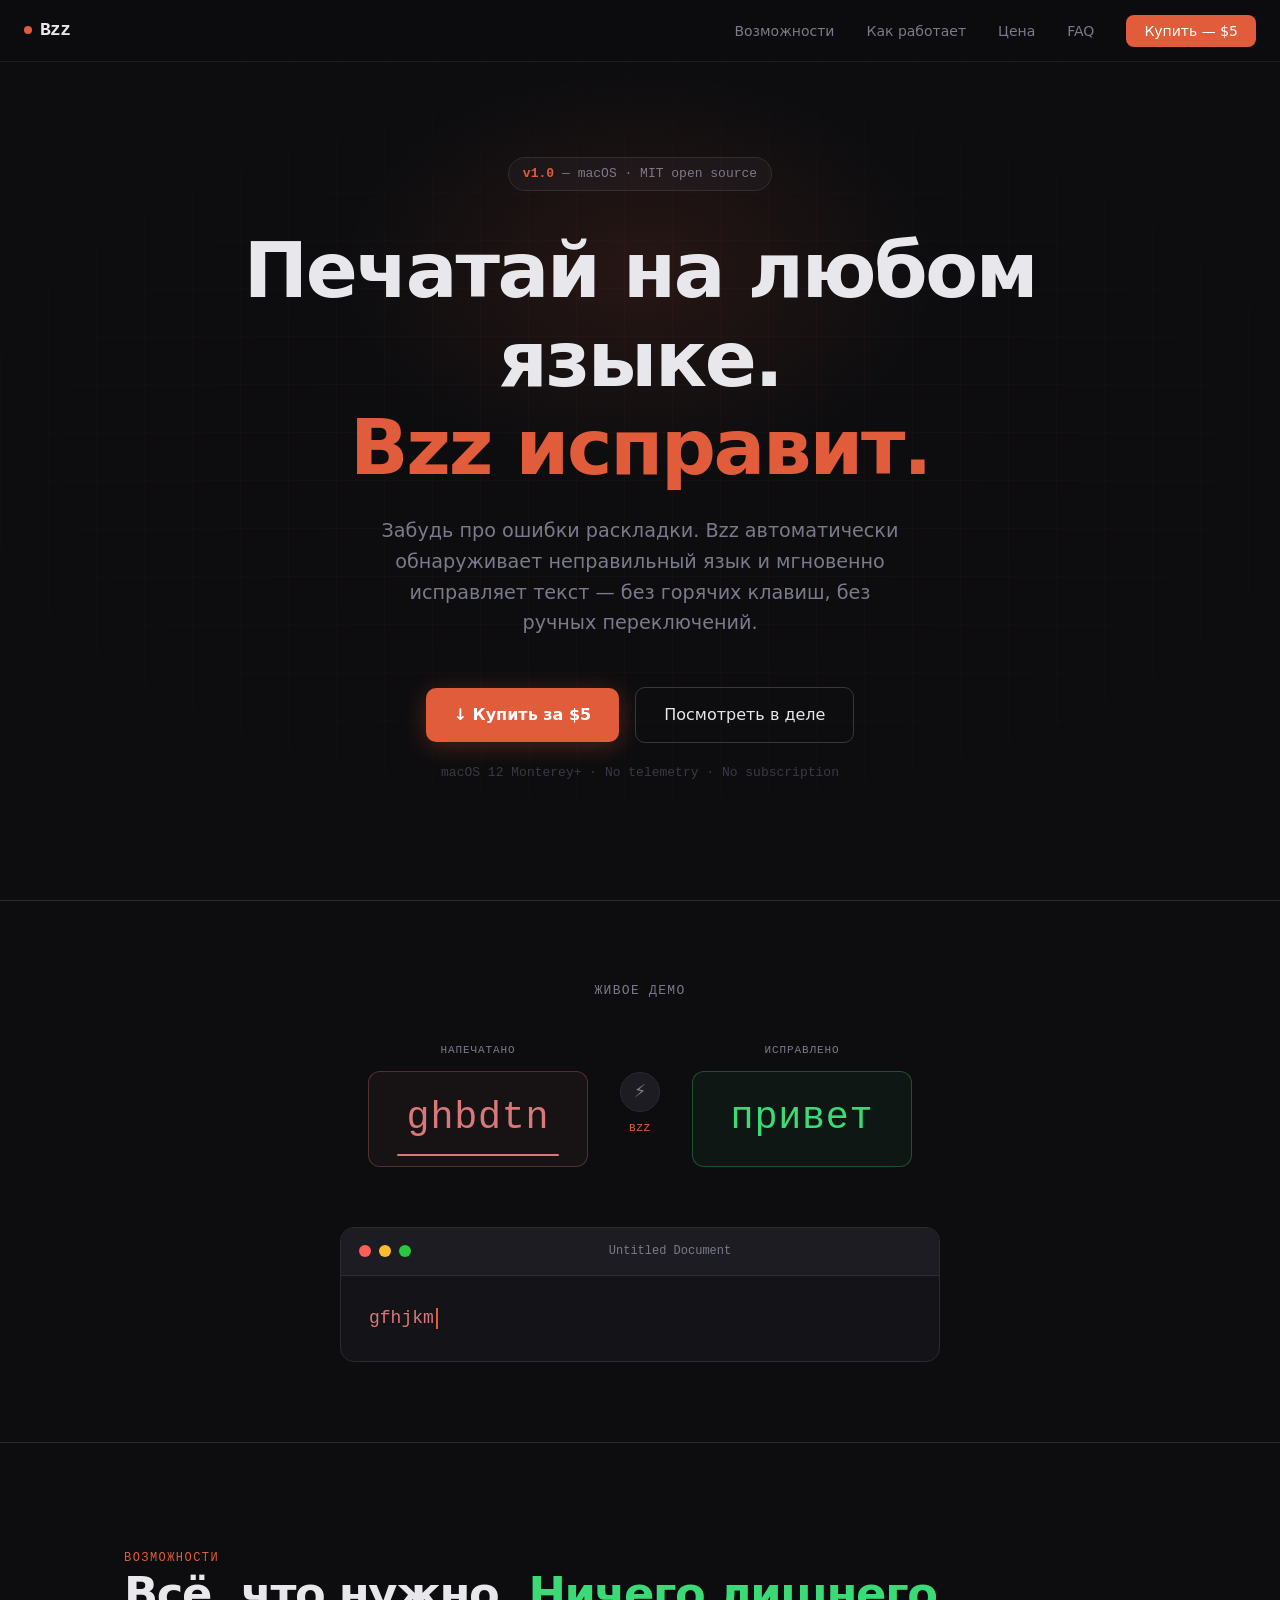
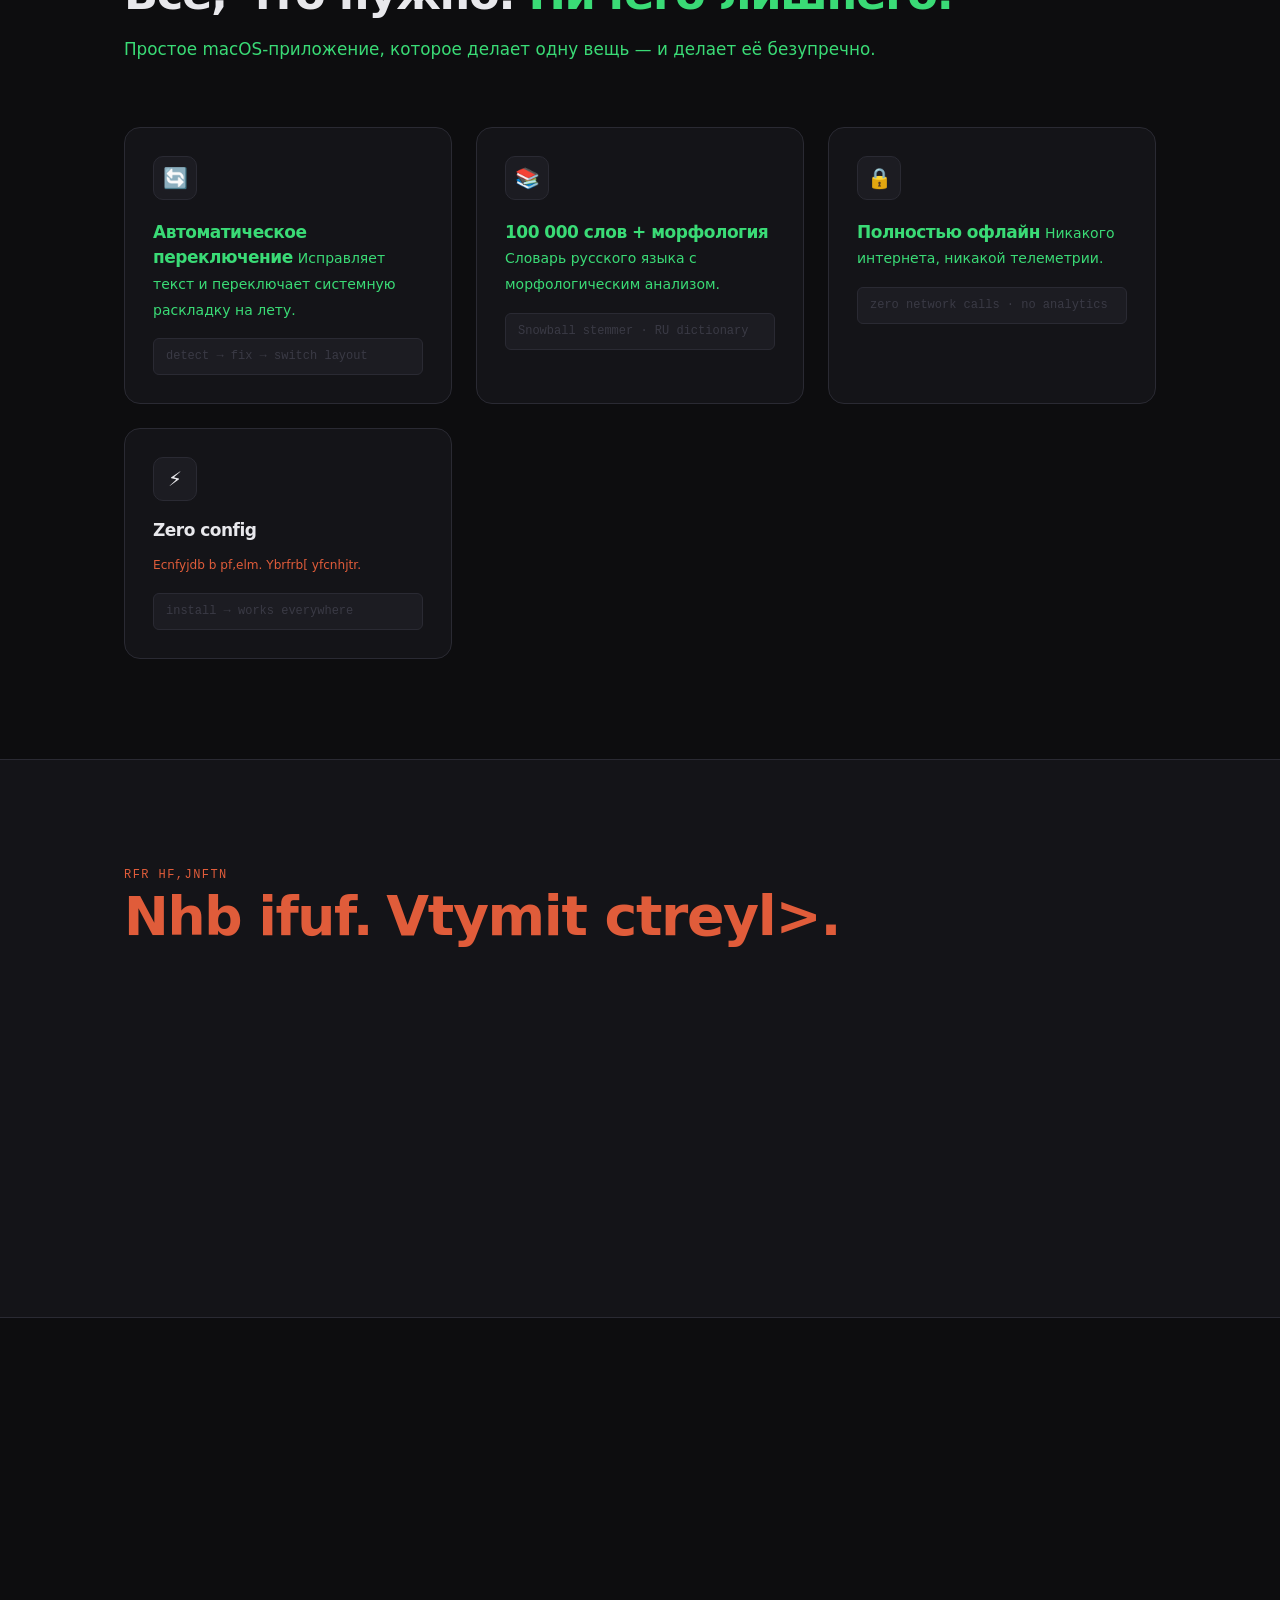
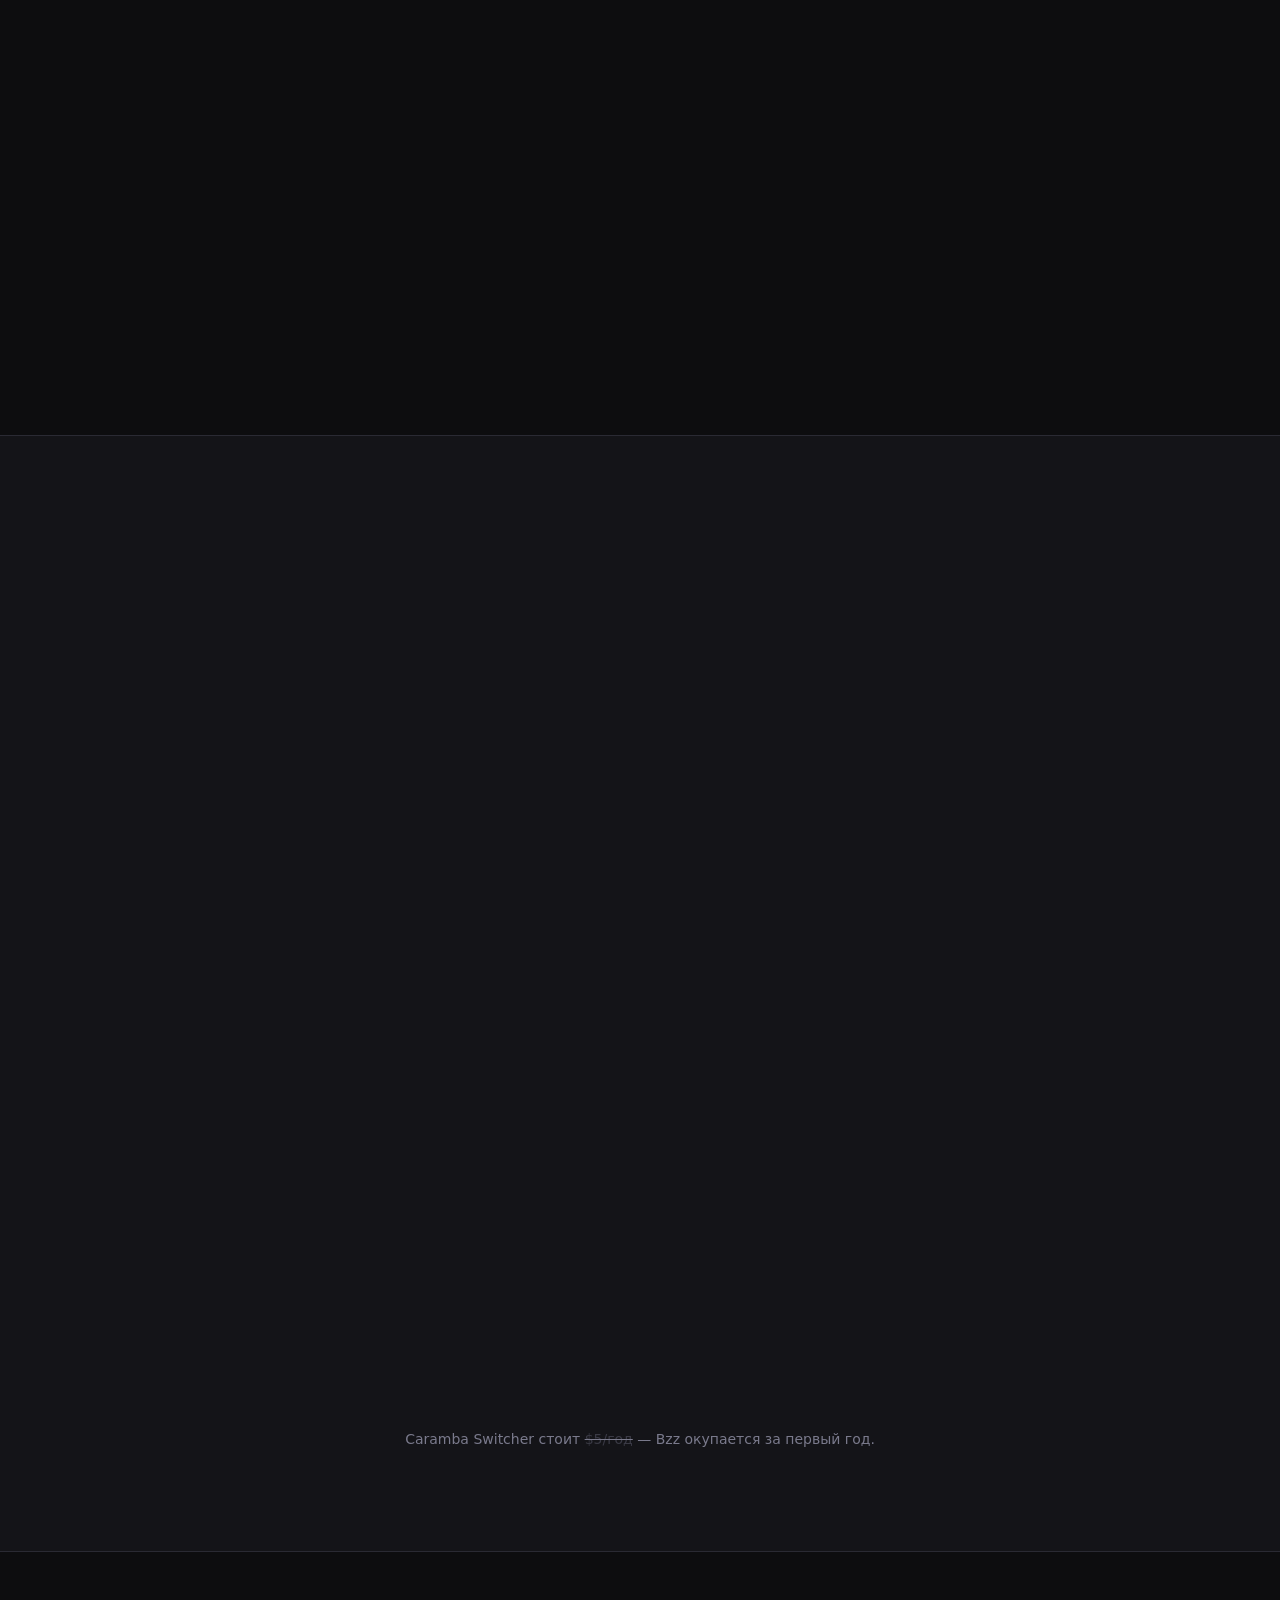
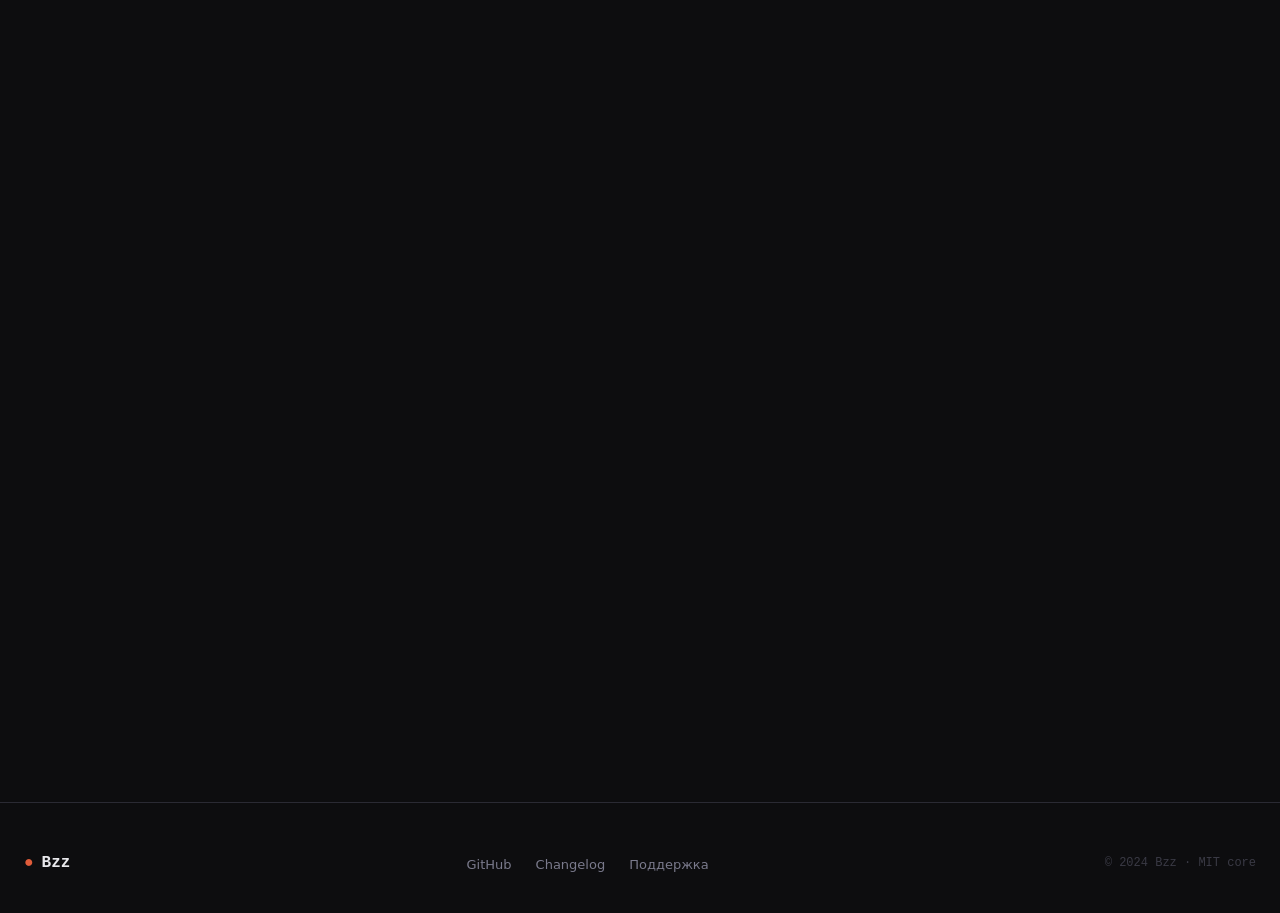
==== commit 3d1e26f9: "Rename project: RuSwitch → Bzz The original RuSwitch name tied the product to Russian. Architectural" ====
--- a/site/index.html
+++ b/site/index.html
@@ -3,8 +3,8 @@
 <head>
   <meta charset="UTF-8">
   <meta name="viewport" content="width=device-width, initial-scale=1.0">
-  <title>RuSwitch — автопереключатель раскладки для macOS</title>
-  <meta name="description" content="RuSwitch автоматически исправляет неправильную раскладку клавиатуры. Печатай как обычно — приложение всё исправит само.">
+  <title>Bzz — автопереключатель раскладки для macOS</title>
+  <meta name="description" content="Bzz автоматически исправляет неправильную раскладку клавиатуры. Печатай как обычно — приложение всё исправит само.">
   <style>
     /* ─── Reset & Base ─── */
     *, *::before, *::after { box-sizing: border-box; margin: 0; padding: 0; }
@@ -1058,7 +1058,7 @@
   <nav>
     <a href="#" class="nav-logo">
       <span class="nav-logo-dot"></span>
-      RuSwitch
+      Bzz
     </a>
     <ul class="nav-links">
       <li><a href="#features">Возможности</a></li>
@@ -1079,10 +1079,10 @@
       <span>v1.0</span> — macOS · MIT open source
     </div>
 
-    <h1>Печатай на любом языке.<br><em>RuSwitch исправит.</em></h1>
+    <h1>Печатай на любом языке.<br><em>Bzz исправит.</em></h1>
 
     <p class="hero-sub">
-      Забудь про ошибки раскладки. RuSwitch автоматически обнаруживает неправильный язык и мгновенно исправляет текст — без горячих клавиш, без ручных переключений.
+      Забудь про ошибки раскладки. Bzz автоматически обнаруживает неправильный язык и мгновенно исправляет текст — без горячих клавиш, без ручных переключений.
     </p>
 
     <div class="hero-actions">
@@ -1110,7 +1110,7 @@
 
         <div class="demo-arrow">
           <div class="demo-arrow-icon">⚡</div>
-          <span class="demo-arrow-text">RuSwitch</span>
+          <span class="demo-arrow-text">Bzz</span>
         </div>
 
         <div class="demo-block">
@@ -1197,7 +1197,7 @@
         <div class="step reveal">
           <div class="step-number">02</div>
           <h3 data-ru="Анализирует слово" data-en="Fyfkbpbhetn ckjdj">Анализирует слово</h3>
-          <p>Как только ты заканчиваешь слово, RuSwitch проверяет его по словарю с морфологическим анализом.</p>
+          <p>Как только ты заканчиваешь слово, Bzz проверяет его по словарю с морфологическим анализом.</p>
         </div>
         <div class="step reveal">
           <div class="step-number">03</div>
@@ -1213,7 +1213,7 @@
     <div class="container">
       <div class="section-header reveal" style="text-align: center; max-width: 560px; margin: 0 auto 56px;">
         <p class="section-eyebrow" data-ru="Сравнение" data-en="Chfdytybt">Сравнение</p>
-        <h2 class="section-title" data-ru="RuSwitch vs конкуренты" data-en="RuSwitch vs rjyrehtyns">RuSwitch vs конкуренты</h2>
+        <h2 class="section-title" data-ru="Bzz vs конкуренты" data-en="Bzz vs rjyrehtyns">Bzz vs конкуренты</h2>
       </div>
 
       <div class="reveal" style="overflow-x: auto;">
@@ -1221,7 +1221,7 @@
           <thead>
             <tr>
               <th>Функция</th>
-              <th class="highlight">RuSwitch</th>
+              <th class="highlight">Bzz</th>
               <th>Caramba Switcher</th>
               <th>Punto Switcher</th>
             </tr>
@@ -1302,7 +1302,7 @@
       </div>
 
       <p class="price-compare" style="margin-top: 28px; color: var(--muted); font-size: 14px;">
-        Caramba Switcher стоит <s style="color: var(--faint);">$5/год</s> — RuSwitch окупается за первый год.
+        Caramba Switcher стоит <s style="color: var(--faint);">$5/год</s> — Bzz окупается за первый год.
       </p>
     </div>
   </section>
@@ -1319,11 +1319,11 @@
 
         <details class="faq-item reveal">
           <summary class="faq-q">
-            <span data-ru="Как RuSwitch отличает намеренный английский текст от транслитерации?" data-en="Rfr RuSwitch jnkbxftn yfvthtyysq fyukbqcrbq ntrcn jn nhfyckbnthfwbb?" data-switch-words>Как RuSwitch отличает намеренный английский текст от транслитерации?</span>
+            <span data-ru="Как Bzz отличает намеренный английский текст от транслитерации?" data-en="Rfr Bzz jnkbxftn yfvthtyysq fyukbqcrbq ntrcn jn nhfyckbnthfwbb?" data-switch-words>Как Bzz отличает намеренный английский текст от транслитерации?</span>
             <span class="faq-arrow">+</span>
           </summary>
           <div class="faq-a">
-            Приложение проверяет слово по словарю. Если слово, набранное латинскими буквами, не является английским словом (например, «ghbdtn»), но после перекодировки с EN-раскладки на RU получается осмысленное русское слово — RuSwitch делает исправление. Английские слова типа «hello» остаются нетронутыми.
+            Приложение проверяет слово по словарю. Если слово, набранное латинскими буквами, не является английским словом (например, «ghbdtn»), но после перекодировки с EN-раскладки на RU получается осмысленное русское слово — Bzz делает исправление. Английские слова типа «hello» остаются нетронутыми.
           </div>
         </details>
 
@@ -1339,7 +1339,7 @@
 
         <details class="faq-item reveal">
           <summary class="faq-q">
-            <span data-ru="Работает ли RuSwitch в браузере, терминале, IDE?" data-en="Hf,jnftn kb RuSwitch d ,hfepthy. nthvbyfkt. IDE?" data-switch-words>Работает ли RuSwitch в браузере, терминале, IDE?</span>
+            <span data-ru="Работает ли Bzz в браузере, терминале, IDE?" data-en="Hf,jnftn kb Bzz d ,hfepthy. nthvbyfkt. IDE?" data-switch-words>Работает ли Bzz в браузере, терминале, IDE?</span>
             <span class="faq-arrow">+</span>
           </summary>
           <div class="faq-a">
@@ -1394,14 +1394,14 @@
   <!-- Footer -->
   <footer>
     <div class="footer-logo">
-      <span style="color: var(--accent);">●</span> RuSwitch
+      <span style="color: var(--accent);">●</span> Bzz
     </div>
     <ul class="footer-links">
       <li><a href="#">GitHub</a></li>
       <li><a href="#">Changelog</a></li>
-      <li><a href="mailto:support@ruswitch.app">Поддержка</a></li>
+      <li><a href="mailto:support@bzz.app">Поддержка</a></li>
     </ul>
-    <span class="footer-copy">© 2024 RuSwitch · MIT core</span>
+    <span class="footer-copy">© 2024 Bzz · MIT core</span>
   </footer>
 
   <script>
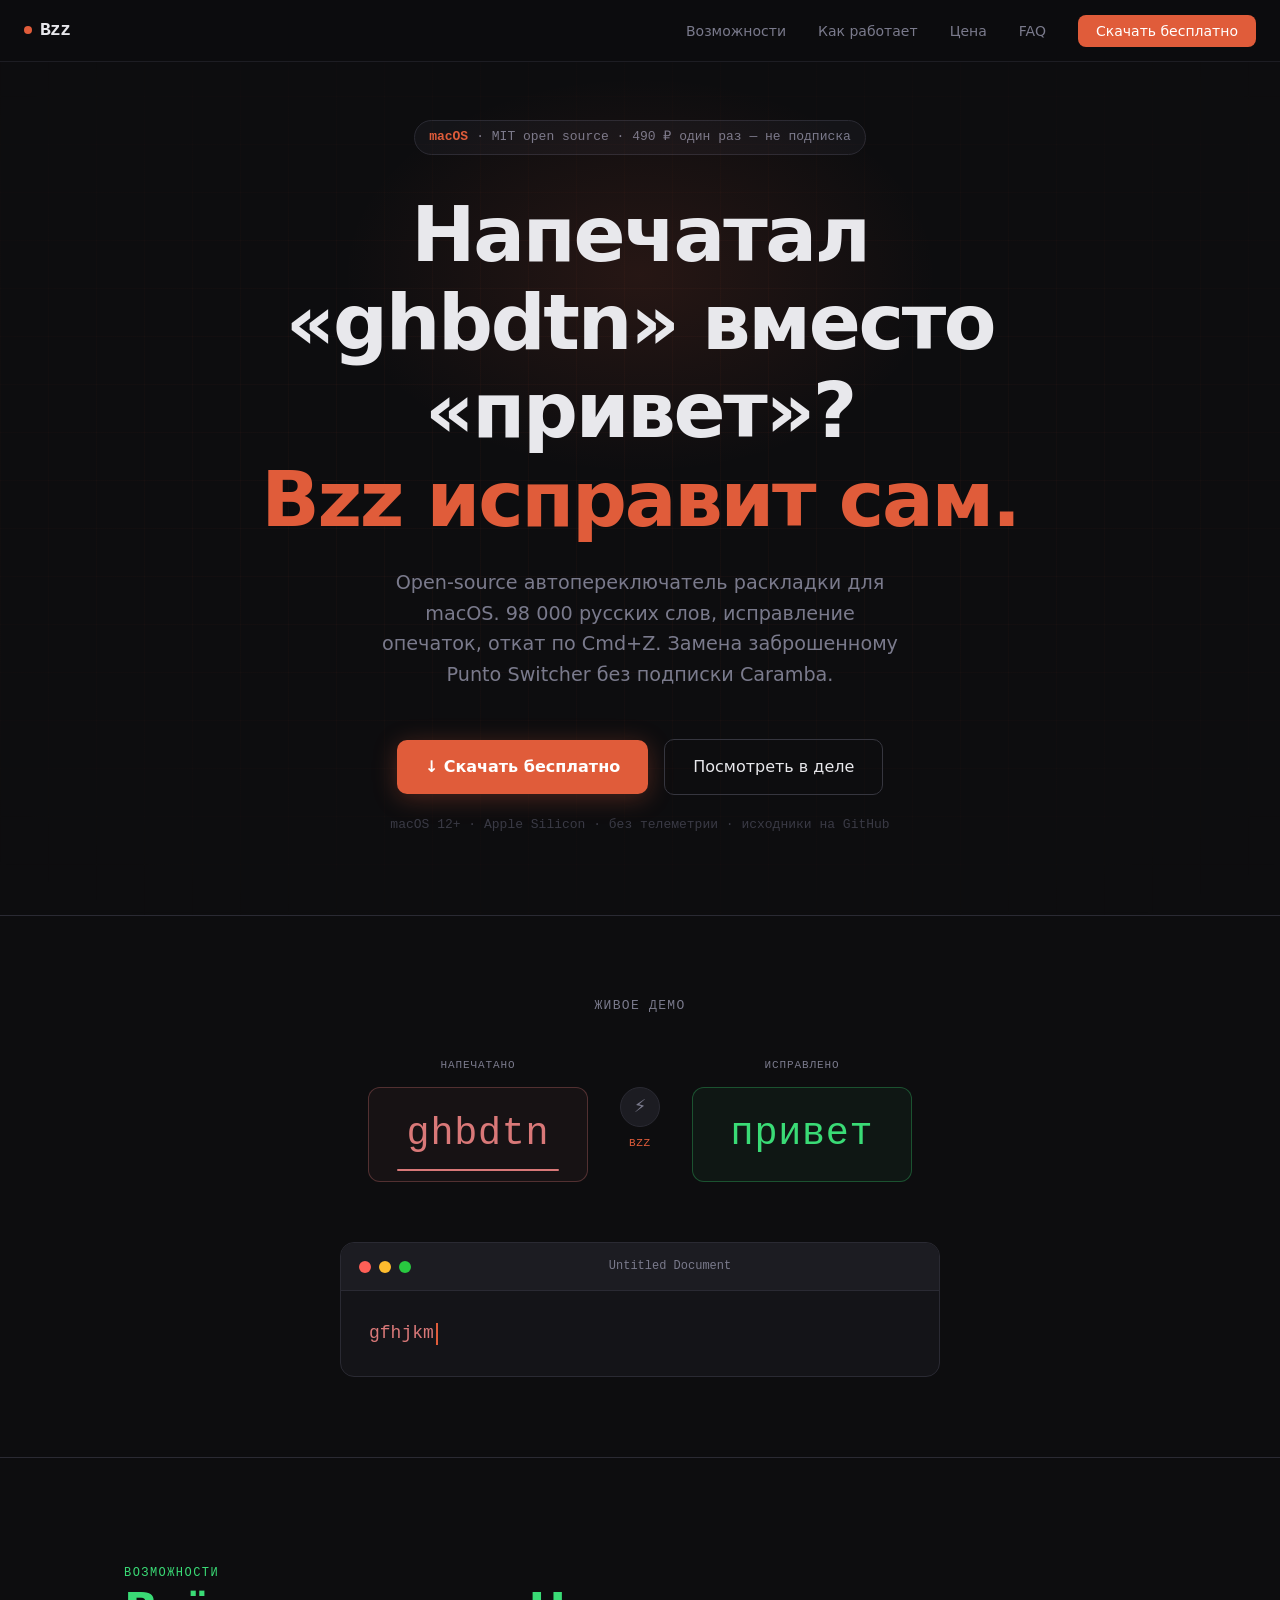
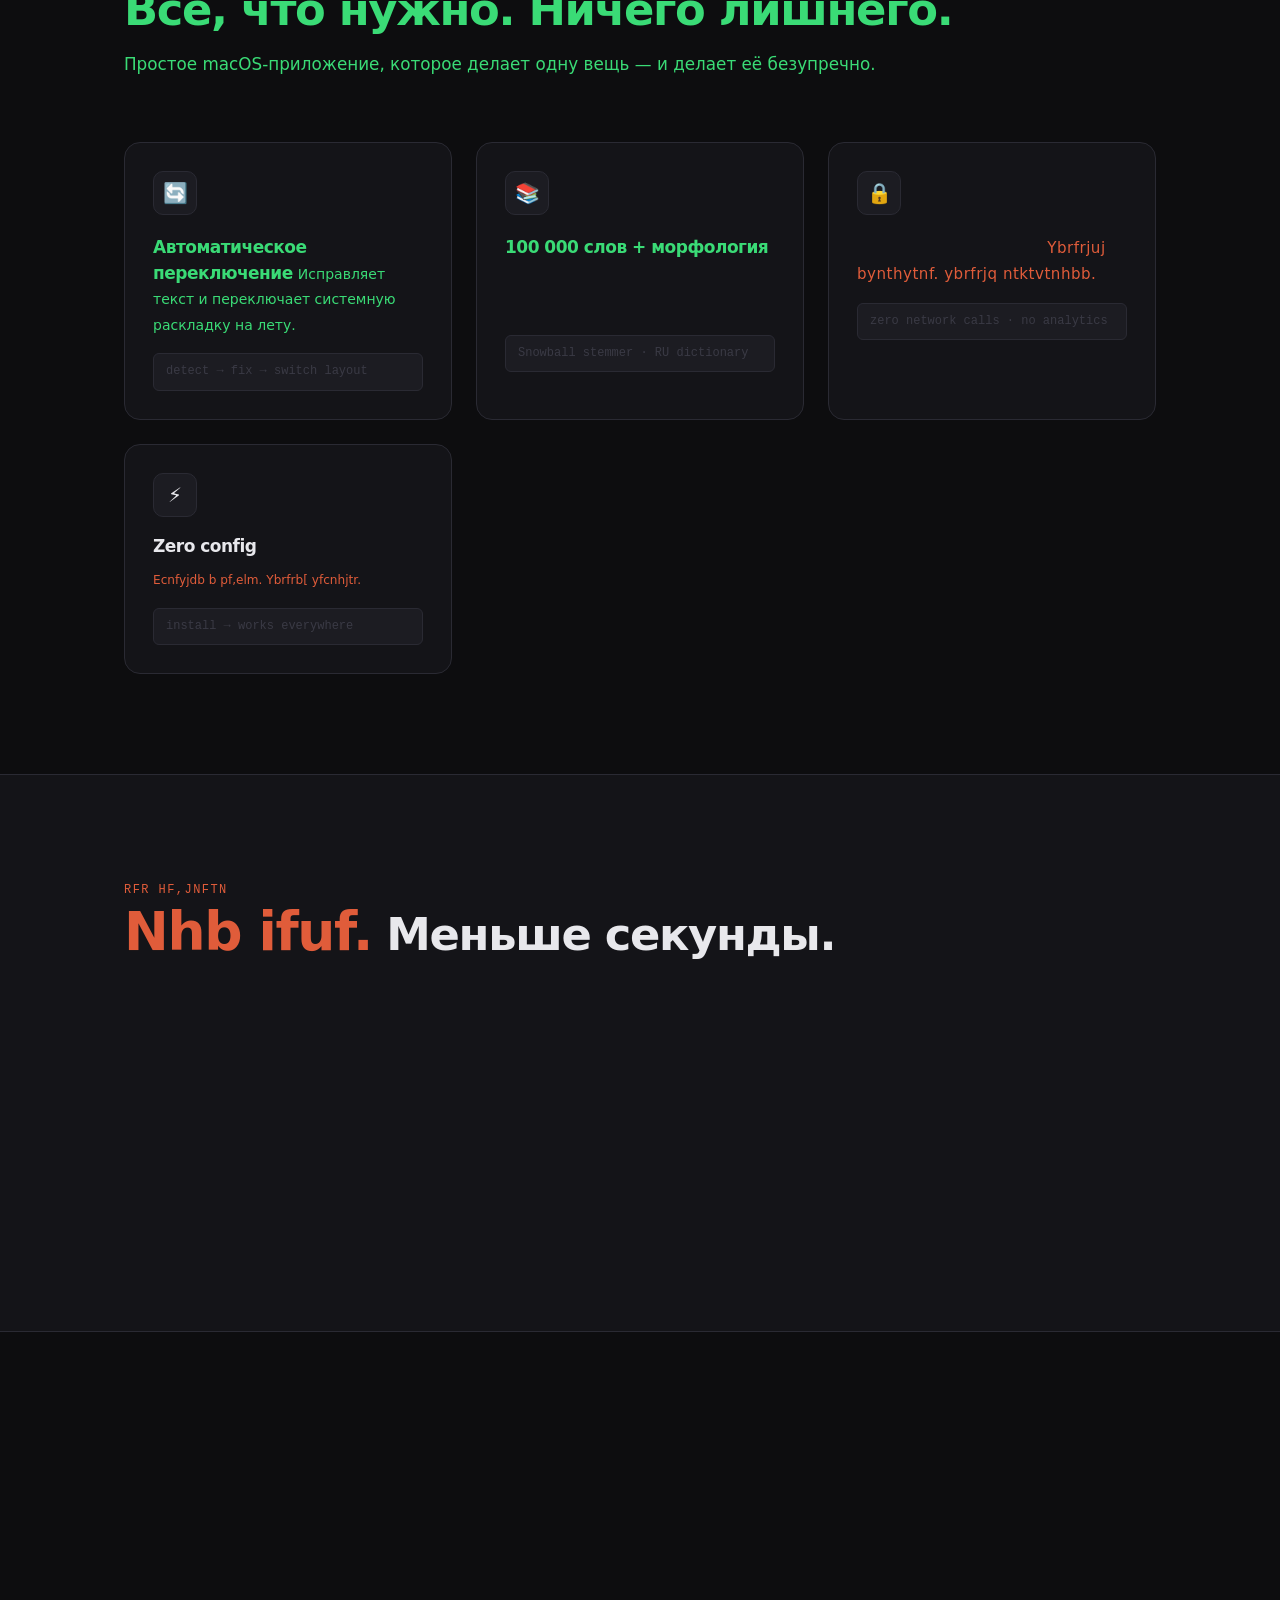
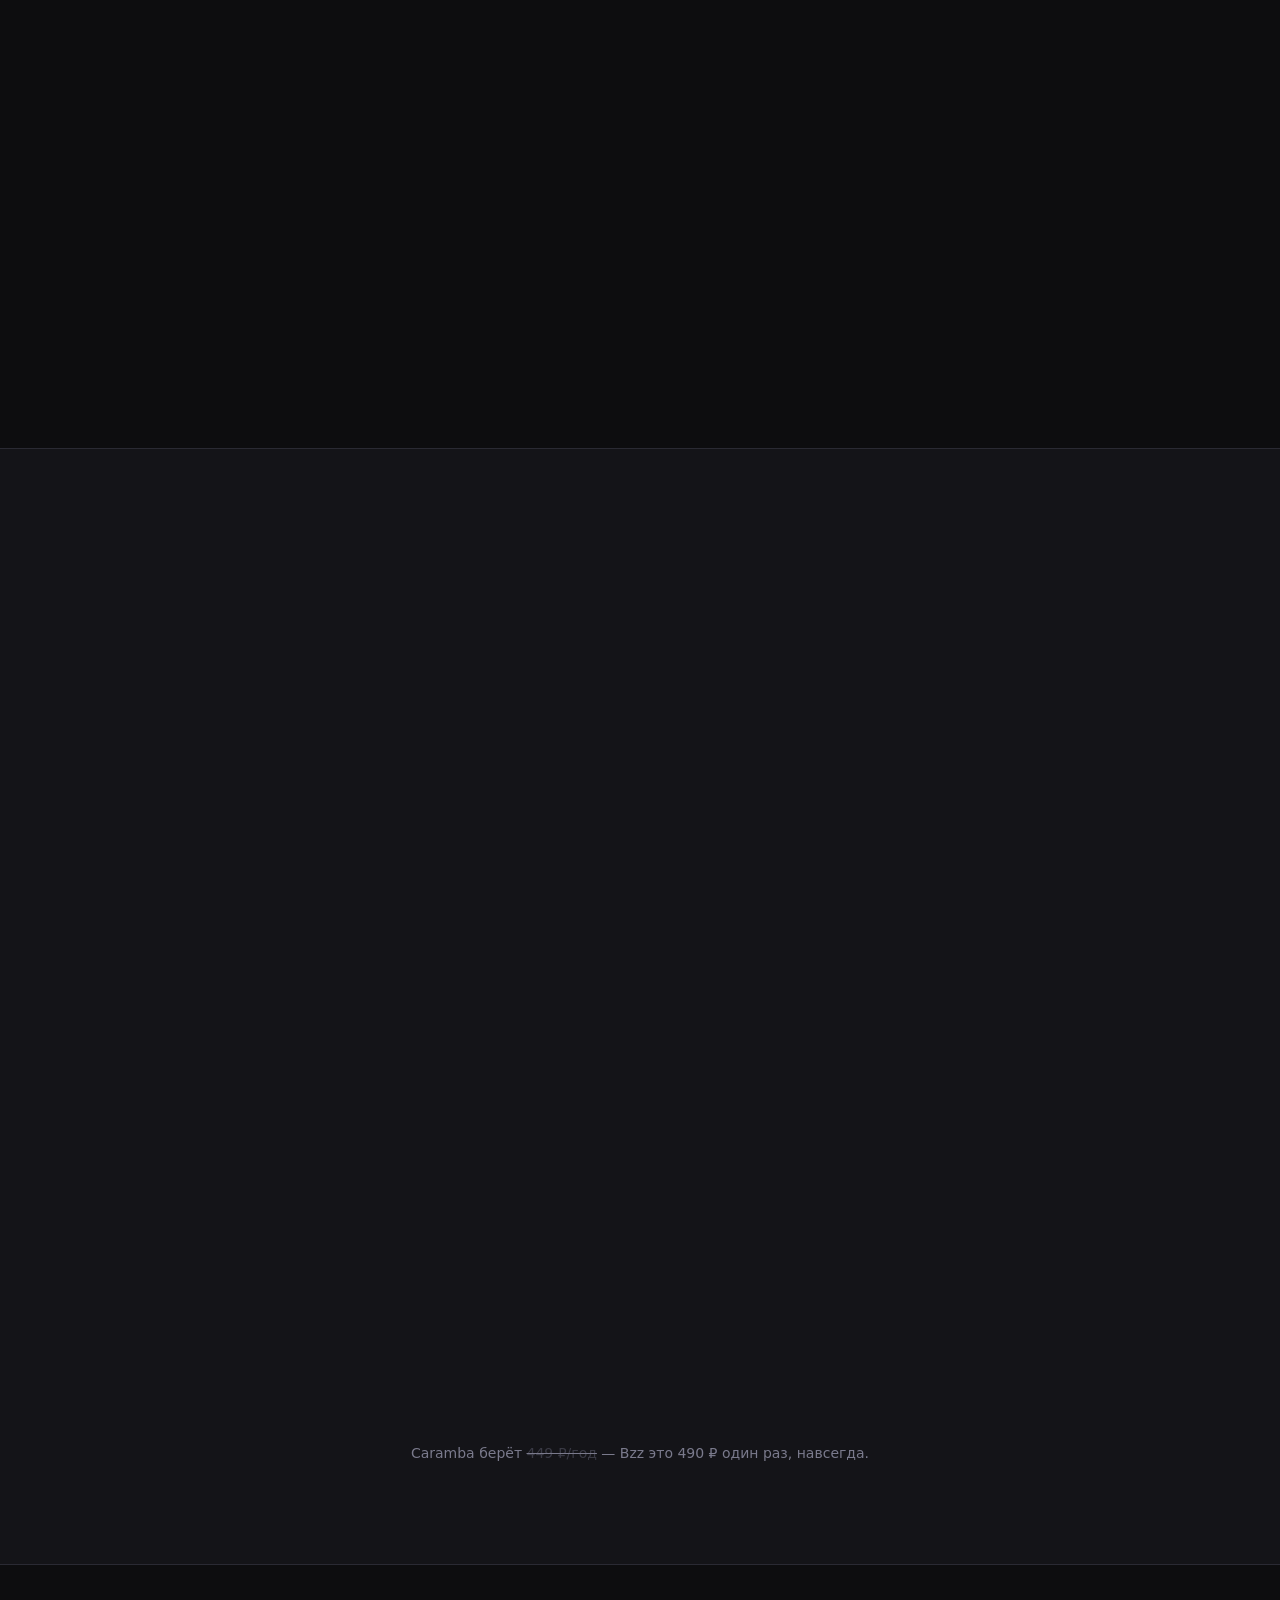
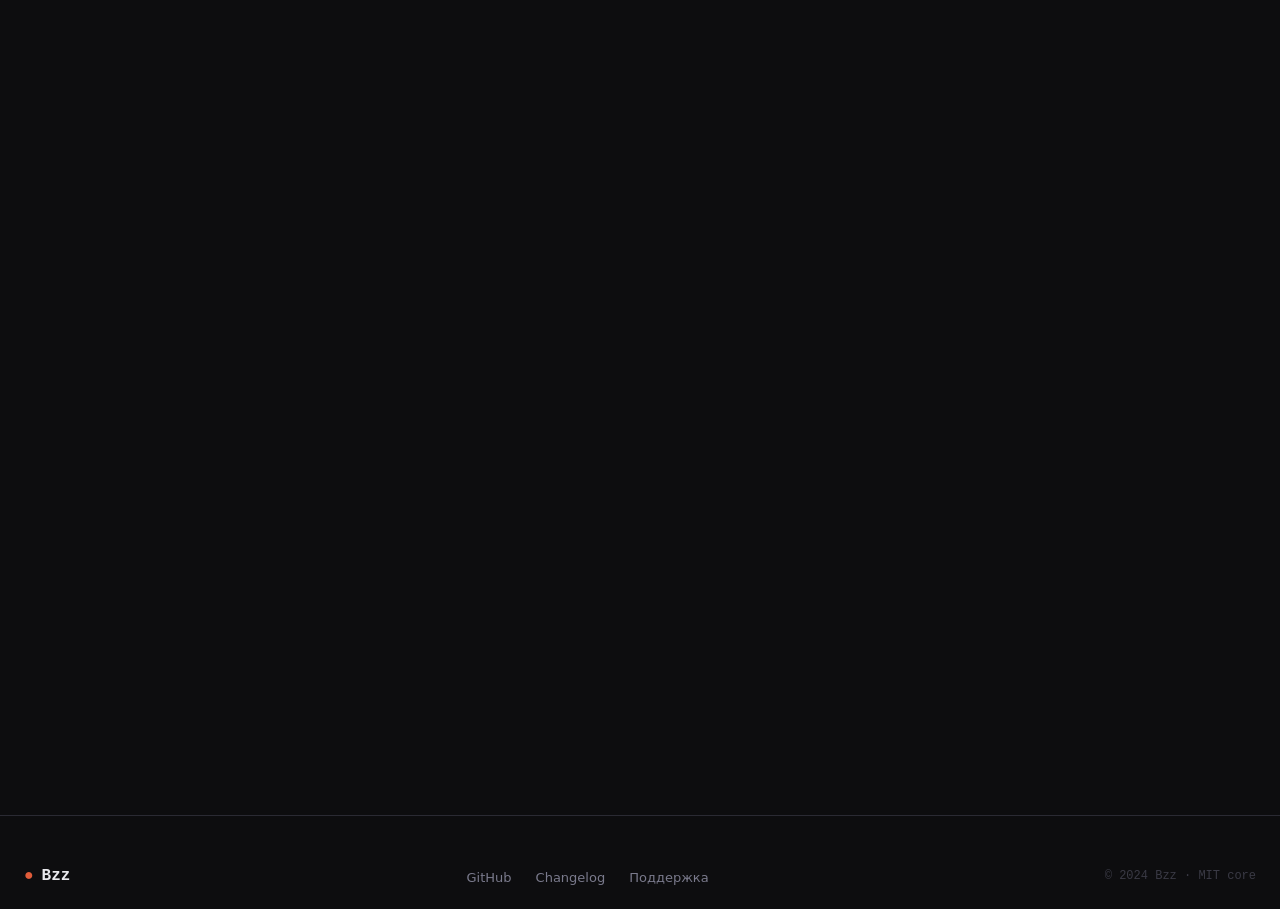
==== commit 3005694d: "Rewrite landing per Harry Dry / Dunford framework - Hero: replace generic "Печатай на любом языке" w" ====
--- a/site/index.html
+++ b/site/index.html
@@ -4,7 +4,13 @@
   <meta charset="UTF-8">
   <meta name="viewport" content="width=device-width, initial-scale=1.0">
   <title>Bzz — автопереключатель раскладки для macOS</title>
-  <meta name="description" content="Bzz автоматически исправляет неправильную раскладку клавиатуры. Печатай как обычно — приложение всё исправит само.">
+  <meta name="description" content="Bzz — open-source автопереключатель раскладки для macOS. 98K русских слов, исправление опечаток, Cmd+Z откат. Замена Punto Switcher и Caramba. 490 ₽ один раз.">
+  <meta name="keywords" content="переключатель раскладки mac, punto switcher для mac, caramba switcher альтернатива, автопереключатель раскладки macos">
+  <meta property="og:title" content="Bzz — open-source автопереключатель раскладки для macOS">
+  <meta property="og:description" content="Напечатал «ghbdtn» вместо «привет»? Bzz исправит сам. MIT, 490 ₽ один раз — не подписка.">
+  <meta property="og:image" content="https://zlopixatel.github.io/bzz/docs/demo.gif">
+  <meta property="og:url" content="https://zlopixatel.github.io/bzz/">
+  <link rel="canonical" href="https://zlopixatel.github.io/bzz/">
   <style>
     /* ─── Reset & Base ─── */
     *, *::before, *::after { box-sizing: border-box; margin: 0; padding: 0; }
@@ -1065,7 +1071,7 @@
       <li><a href="#how">Как работает</a></li>
       <li><a href="#pricing">Цена</a></li>
       <li><a href="#faq">FAQ</a></li>
-      <li><a href="#pricing" class="nav-cta">Купить — $5</a></li>
+      <li><a href="#pricing" class="nav-cta">Скачать бесплатно</a></li>
     </ul>
   </nav>
 
@@ -1076,25 +1082,25 @@
     <div class="keys-bg" id="keysBg"></div>
 
     <div class="hero-badge">
-      <span>v1.0</span> — macOS · MIT open source
+      <span>macOS</span> · MIT open source · 490 ₽ один раз — не подписка
     </div>
 
-    <h1>Печатай на любом языке.<br><em>Bzz исправит.</em></h1>
+    <h1>Напечатал «ghbdtn» вместо «привет»?<br><em>Bzz исправит сам.</em></h1>
 
     <p class="hero-sub">
-      Забудь про ошибки раскладки. Bzz автоматически обнаруживает неправильный язык и мгновенно исправляет текст — без горячих клавиш, без ручных переключений.
+      Open-source автопереключатель раскладки для macOS. 98 000 русских слов, исправление опечаток, откат по Cmd+Z. Замена заброшенному Punto Switcher без подписки Caramba.
     </p>
 
     <div class="hero-actions">
-      <a href="#pricing" class="btn-primary">
-        ↓ Купить за $5
+      <a href="https://github.com/zlopixatel/bzz/releases/latest" class="btn-primary">
+        ↓ Скачать бесплатно
       </a>
       <a href="#demo" class="btn-secondary">
         Посмотреть в деле
       </a>
     </div>
 
-    <p class="hero-footnote">macOS 12 Monterey+ · No telemetry · No subscription</p>
+    <p class="hero-footnote">macOS 12+ · Apple Silicon · без телеметрии · исходники на GitHub</p>
   </section>
 
   <!-- Demo -->
@@ -1259,8 +1265,8 @@
             </tr>
             <tr>
               <td>Модель оплаты</td>
-              <td class="highlight"><strong style="color: var(--green);">$5 навсегда</strong></td>
-              <td>$5 / год</td>
+              <td class="highlight"><strong style="color: var(--green);">490 ₽ навсегда</strong></td>
+              <td>449 ₽ / год</td>
               <td>Бесплатно (Windows only)</td>
             </tr>
           </tbody>
@@ -1302,7 +1308,7 @@
       </div>
 
       <p class="price-compare" style="margin-top: 28px; color: var(--muted); font-size: 14px;">
-        Caramba Switcher стоит <s style="color: var(--faint);">$5/год</s> — Bzz окупается за первый год.
+        Caramba берёт <s style="color: var(--faint);">449 ₽/год</s> — Bzz это 490 ₽ один раз, навсегда.
       </p>
     </div>
   </section>
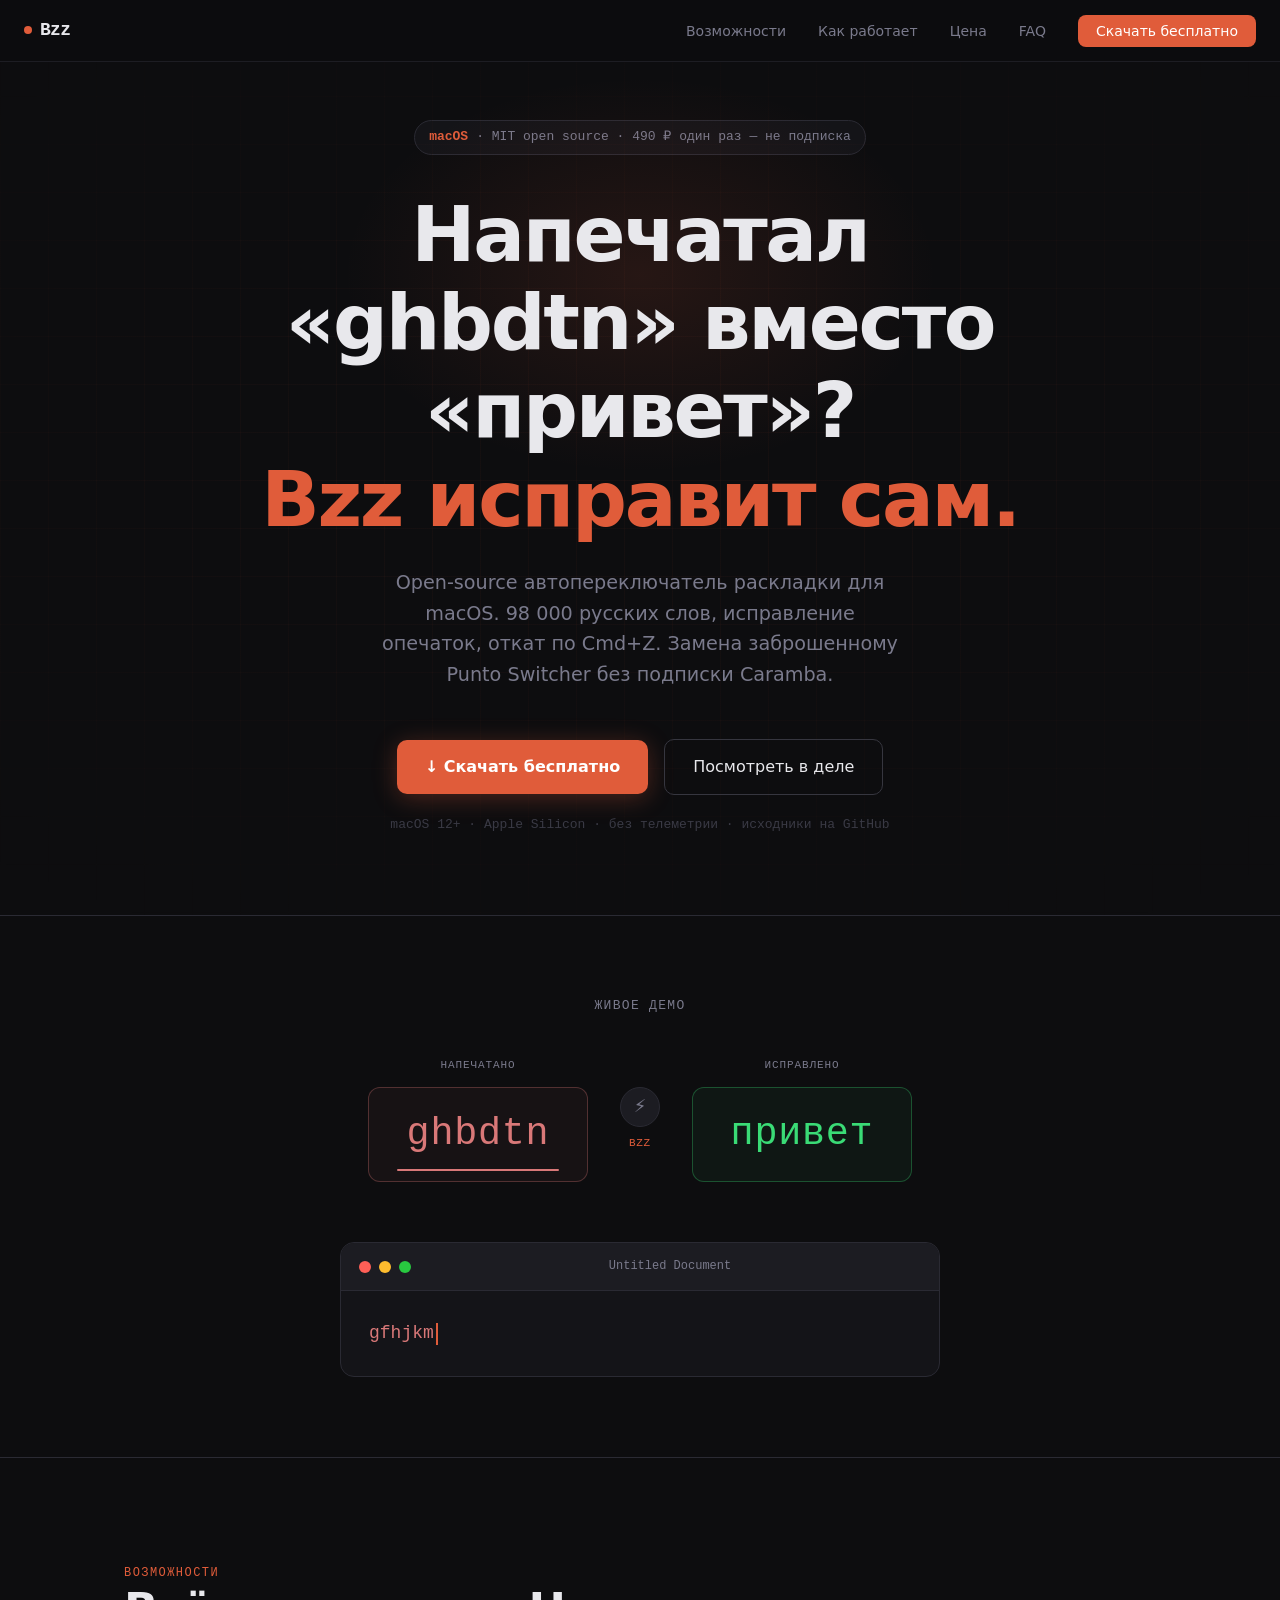
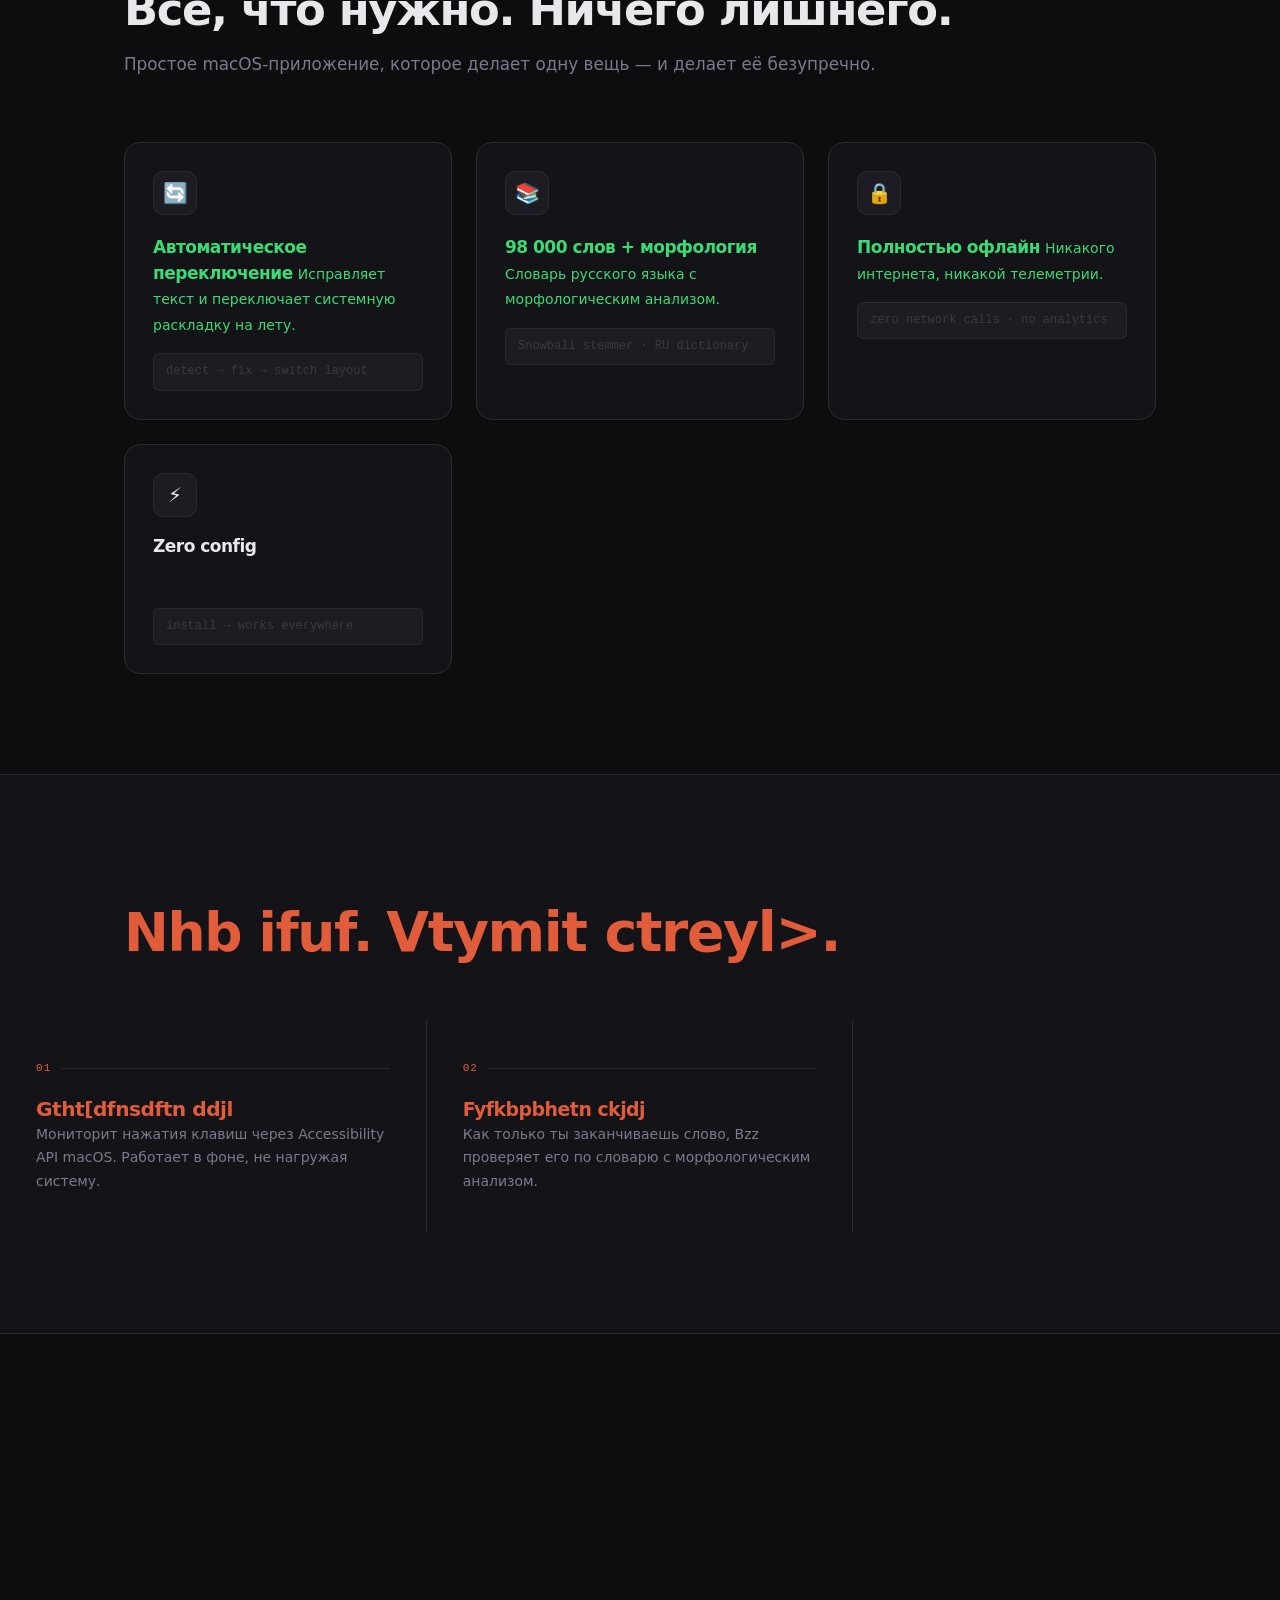
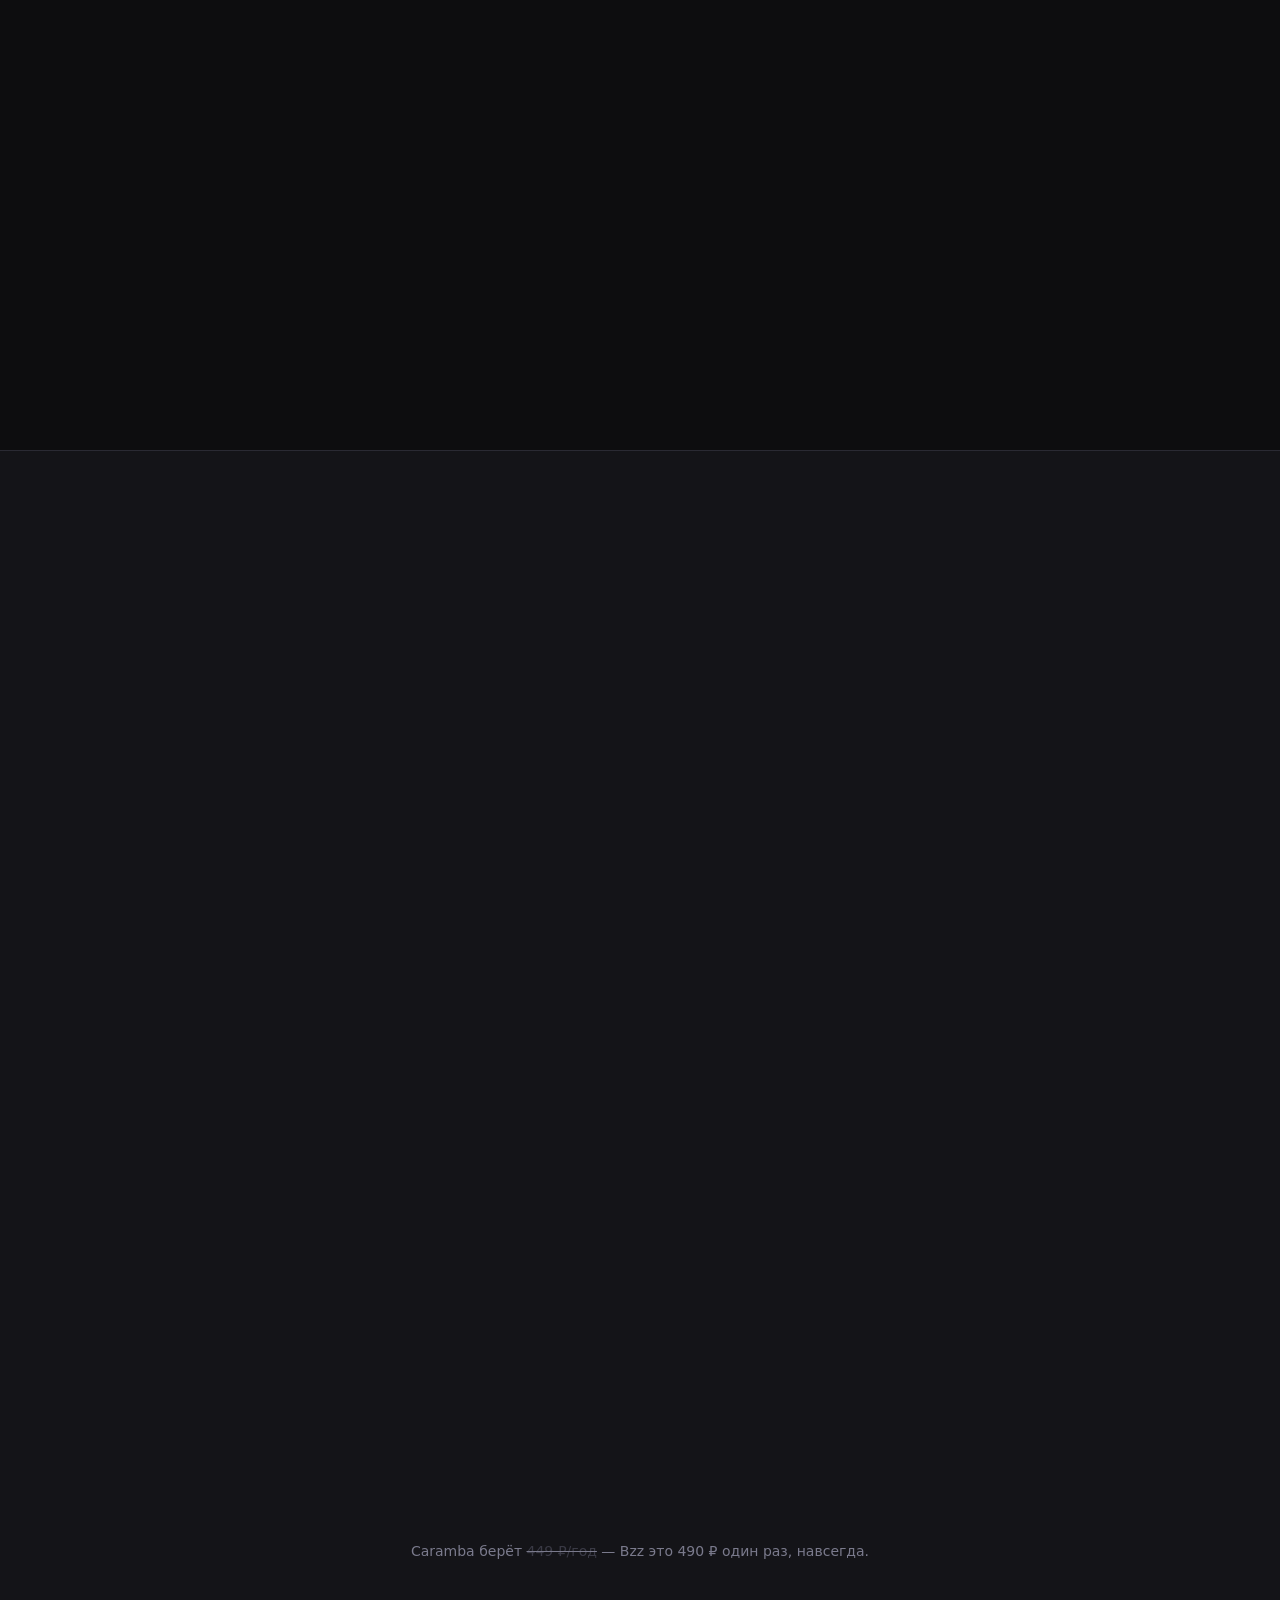
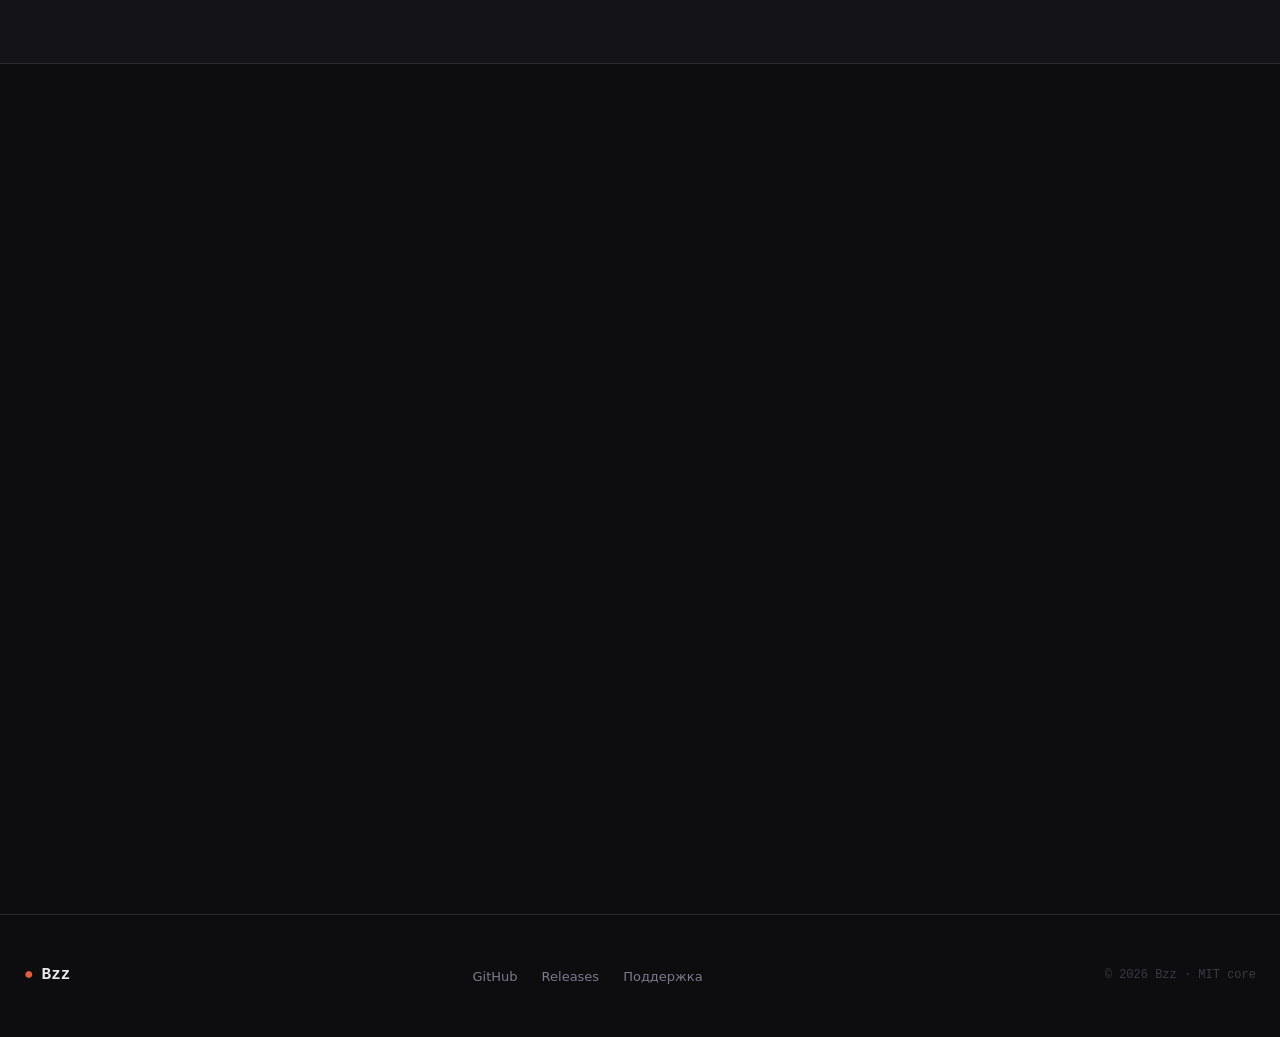
==== commit e9d6e4cd: "v0.3.0 prep: fix launch blockers from full review Reviewer surfaced 13 P0/P1 issues across code, mar" ====
--- a/site/index.html
+++ b/site/index.html
@@ -1163,7 +1163,7 @@
 
         <div class="feature-card reveal">
           <div class="feature-icon">📚</div>
-          <h3 data-ru="100 000 слов + морфология" data-en="100 000 ckjd + vjhajkjubz">100 000 слов + морфология</h3>
+          <h3 data-ru="98 000 слов + морфология" data-en="98 000 ckjd + vjhajkjubz">98 000 слов + морфология</h3>
           <p data-ru="Словарь русского языка с морфологическим анализом." data-en="Ckjdfhm heccrjuj zpjrf c vjhajkjubxtcrbv fyfkbpjv.">Словарь русского языка с морфологическим анализом на базе алгоритма Snowball. Распознаёт все формы слов, не только базовые.</p>
           <div class="feature-detail">Snowball stemmer · RU dictionary</div>
         </div>
@@ -1285,25 +1285,27 @@
       </div>
 
       <div class="price-card reveal">
-        <div class="price-badge">Единоразово</div>
-
-        <div class="price-amount"><sup>$</sup>5</div>
-        <p class="price-note">one-time · lifetime license</p>
+        <div class="price-badge">Free Core · MIT</div>
+
+        <div class="price-amount" style="font-size: 48px; line-height: 1;">Бесплатно</div>
+        <p class="price-note">open source ядро навсегда</p>
 
         <ul class="price-includes">
-          <li>Лицензия на 1 Mac навсегда</li>
-          <li>Все будущие обновления бесплатно</li>
-          <li>100к словарь + морфология включены</li>
+          <li>Автозамена раскладки (98K русский словарь)</li>
+          <li>Snowball морфология + fuzzy matching опечаток</li>
+          <li>Перехват Enter до отправки (Slack, Telegram, Notion)</li>
+          <li>Cmd+Z откат + автообучение per-app</li>
           <li>Полностью офлайн, без телеметрии</li>
-          <li>Open source ядро (MIT)</li>
+          <li>Apple Silicon native, ~4.5 MB</li>
         </ul>
 
-        <a href="https://gumroad.com" class="btn-buy" target="_blank" rel="noopener">
-          Купить на Gumroad →
+        <a href="https://github.com/zlopixatel/bzz/releases/latest" class="btn-buy">
+          ↓ Скачать .dmg
         </a>
 
-        <p class="money-back">
-          <span>🛡</span> 30-дневная гарантия возврата
+        <p class="money-back" style="margin-top: 16px;">
+          Pro-фичи (Cmd+Shift+X, расширения, доп. раскладки) — <strong>490 ₽ разово</strong>,
+          скоро в Telegram-боте.
         </p>
       </div>
 
@@ -1403,11 +1405,11 @@
       <span style="color: var(--accent);">●</span> Bzz
     </div>
     <ul class="footer-links">
-      <li><a href="#">GitHub</a></li>
-      <li><a href="#">Changelog</a></li>
-      <li><a href="mailto:support@bzz.app">Поддержка</a></li>
+      <li><a href="https://github.com/zlopixatel/bzz">GitHub</a></li>
+      <li><a href="https://github.com/zlopixatel/bzz/releases">Releases</a></li>
+      <li><a href="https://github.com/zlopixatel/bzz/issues">Поддержка</a></li>
     </ul>
-    <span class="footer-copy">© 2024 Bzz · MIT core</span>
+    <span class="footer-copy">© 2026 Bzz · MIT core</span>
   </footer>
 
   <script>
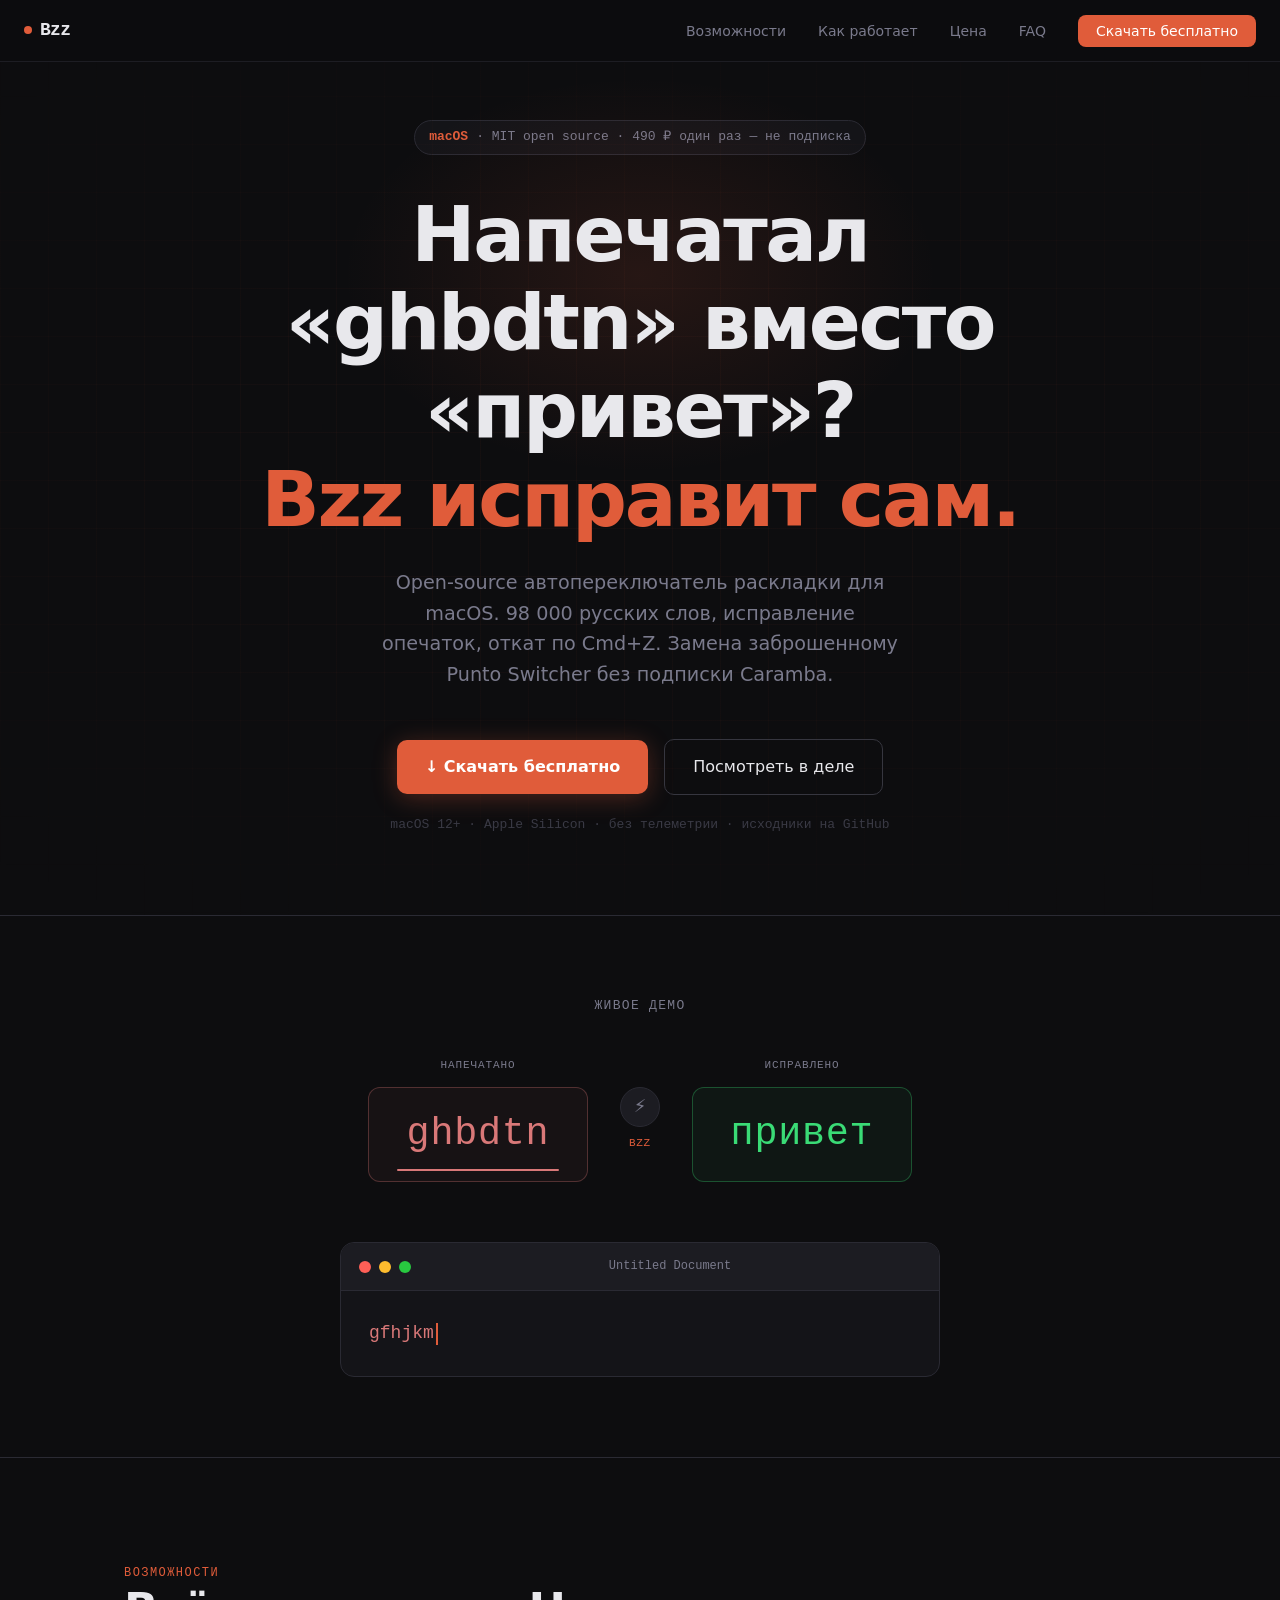
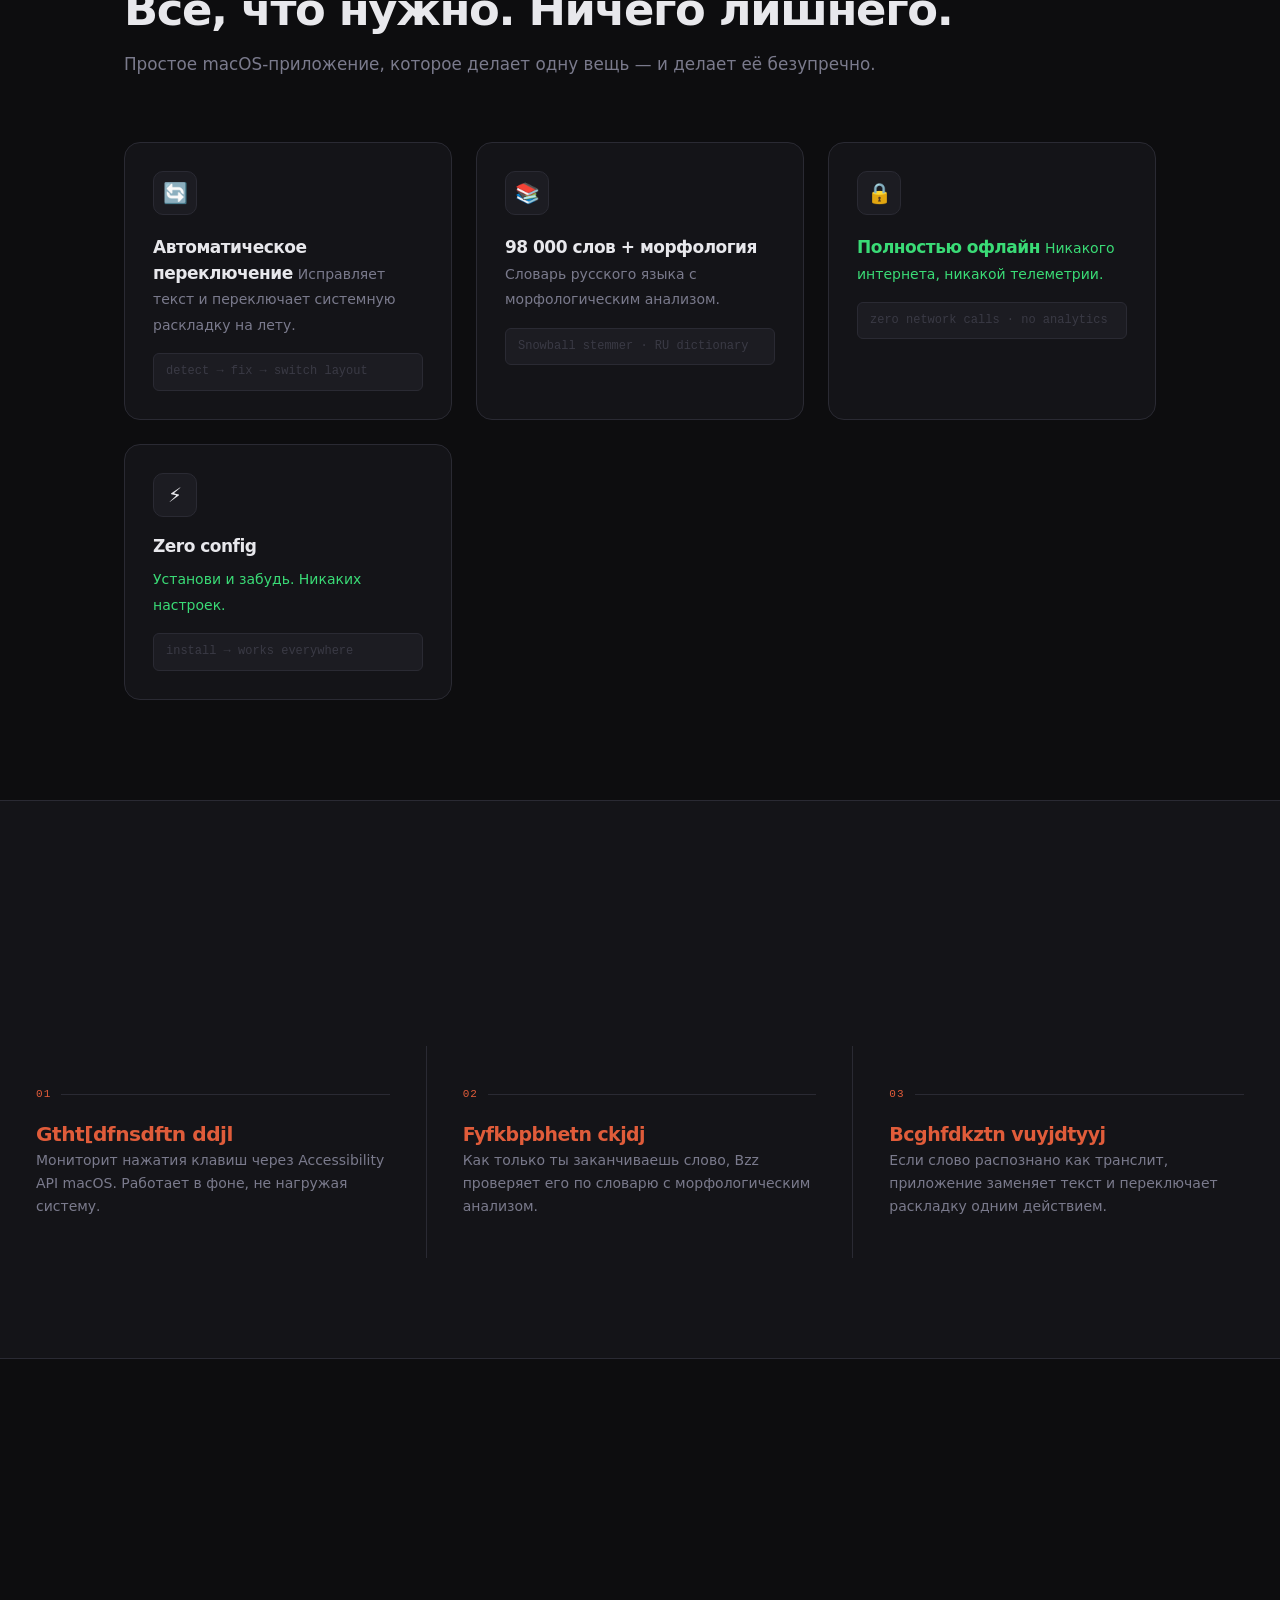
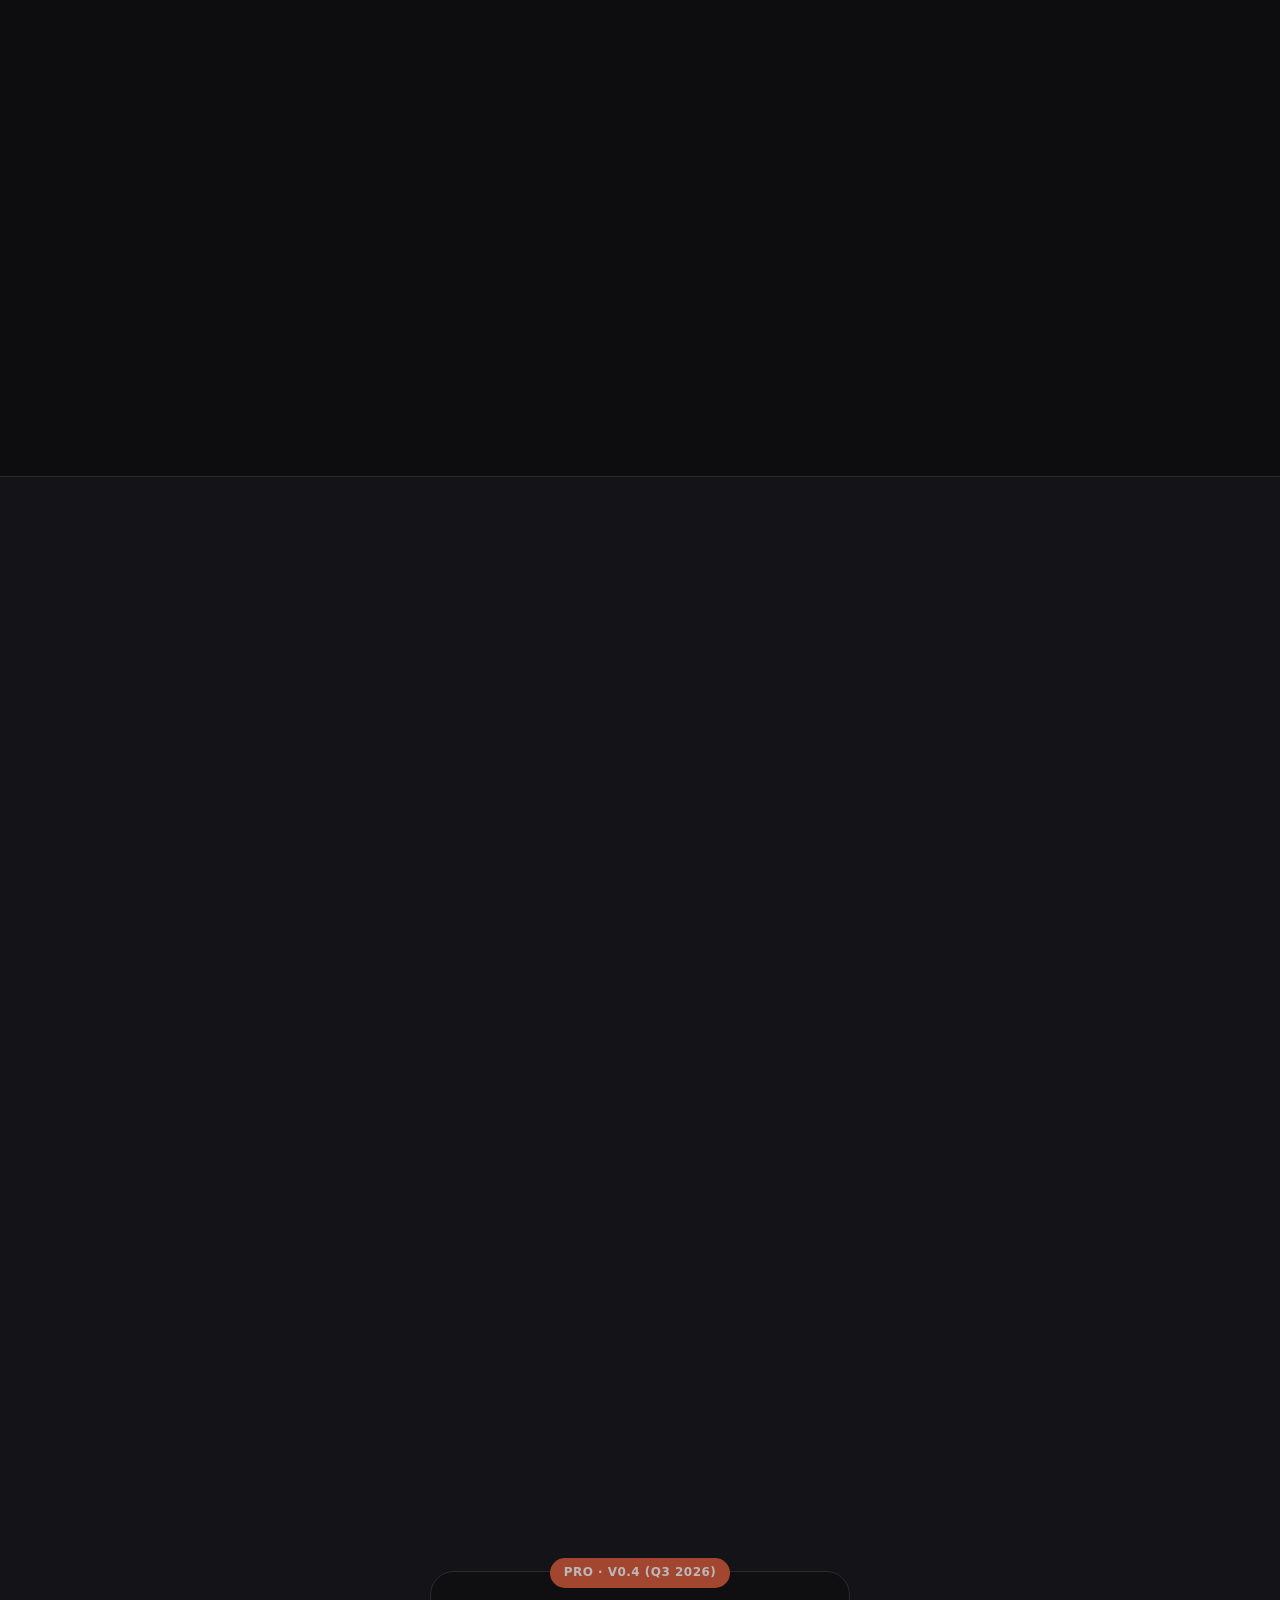
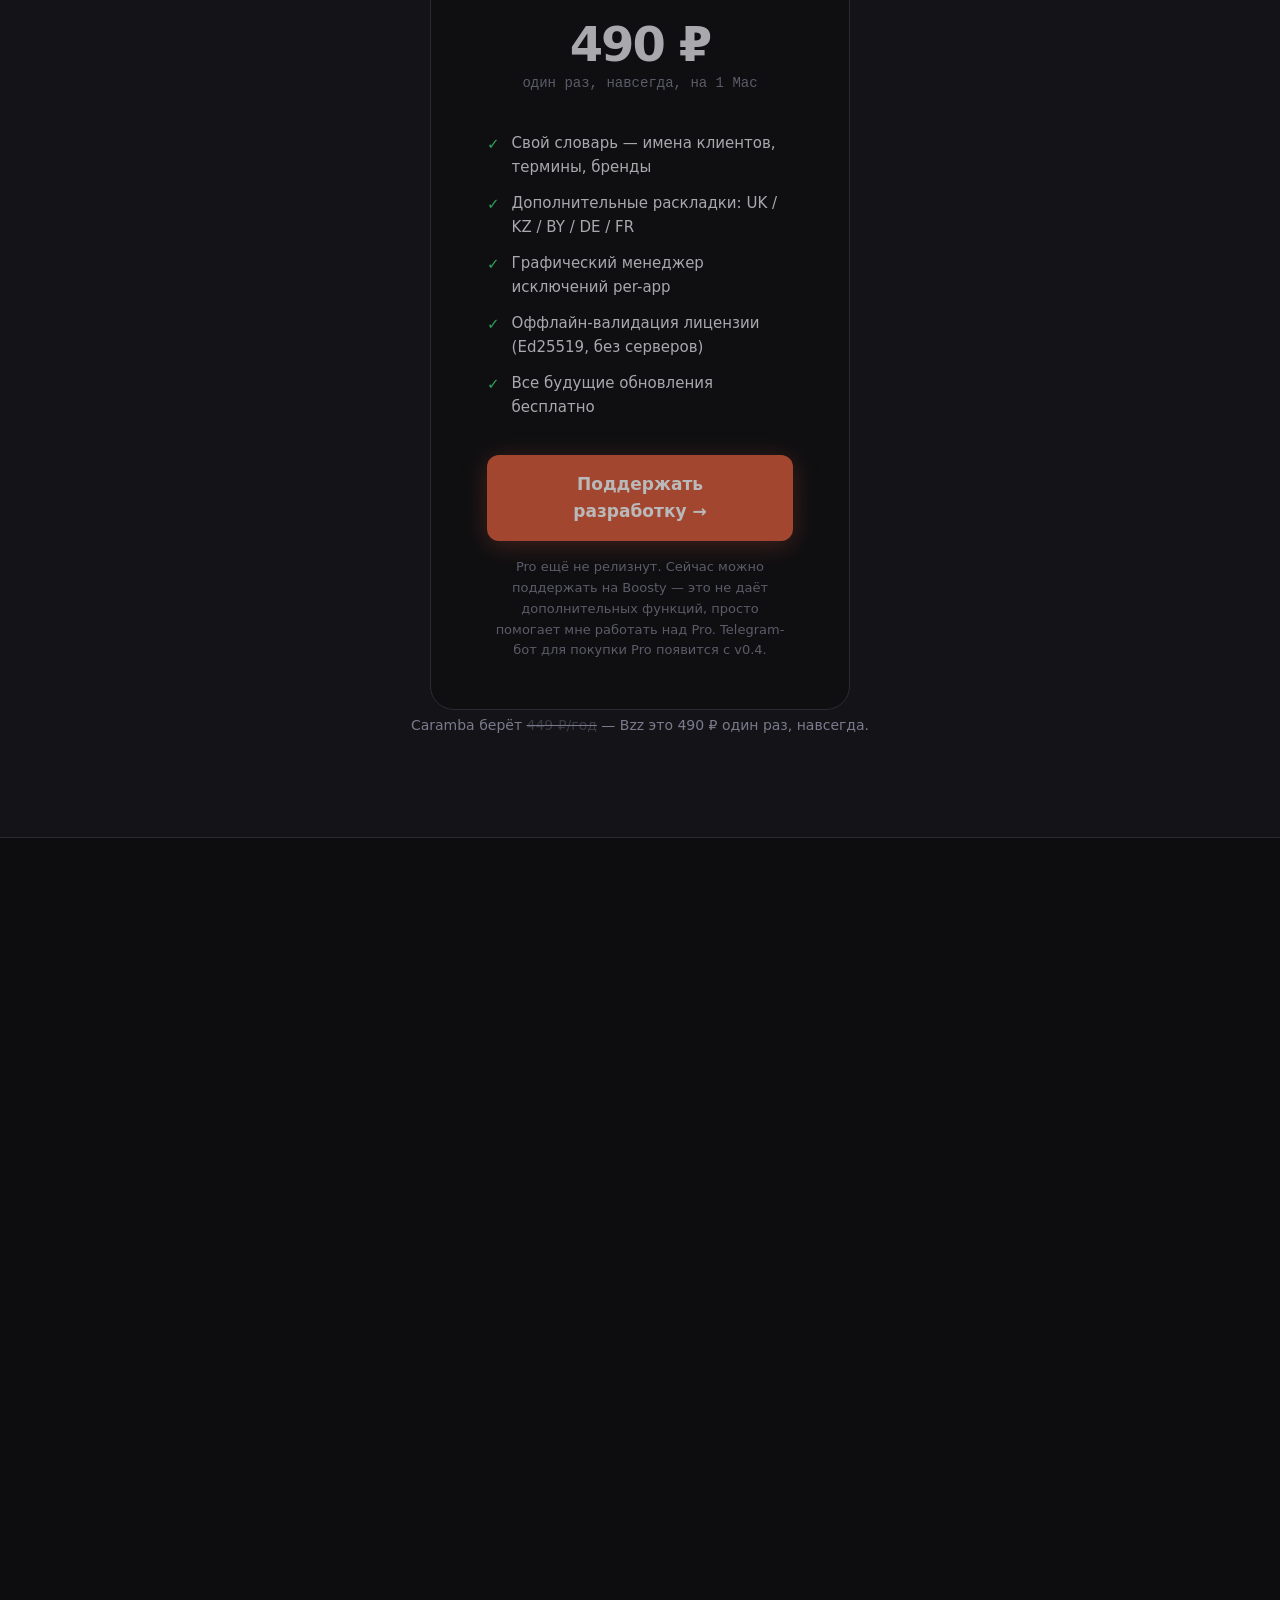
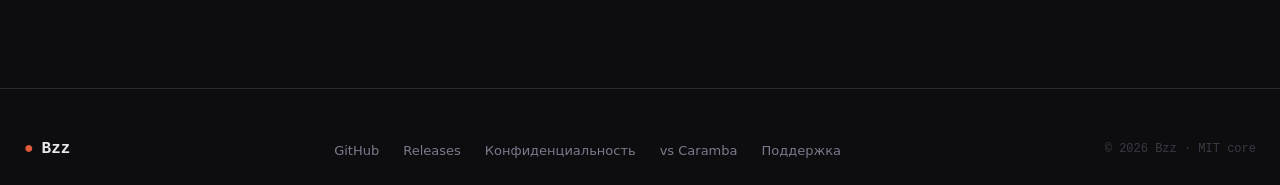
==== commit d250e0a0: "Privacy policy + sync Pro feature messaging across all materials The previous review flagged that "C" ====
--- a/site/index.html
+++ b/site/index.html
@@ -1284,7 +1284,7 @@
         <p class="section-sub" style="margin: 0 auto;" data-ru="Никаких подписок. Одна покупка — лицензия навсегда." data-en="Ybrfrb[ gjlgbcjr. Jlyf gjregrf — kbwtypbz yfdctulf.">Никаких подписок. Одна покупка — лицензия навсегда, все будущие обновления включены.</p>
       </div>
 
-      <div class="price-card reveal">
+      <div class="price-card reveal" style="margin-bottom: 28px;">
         <div class="price-badge">Free Core · MIT</div>
 
         <div class="price-amount" style="font-size: 48px; line-height: 1;">Бесплатно</div>
@@ -1295,6 +1295,7 @@
           <li>Snowball морфология + fuzzy matching опечаток</li>
           <li>Перехват Enter до отправки (Slack, Telegram, Notion)</li>
           <li>Cmd+Z откат + автообучение per-app</li>
+          <li>Cmd+Shift+X — конвертация выделенного текста</li>
           <li>Полностью офлайн, без телеметрии</li>
           <li>Apple Silicon native, ~4.5 MB</li>
         </ul>
@@ -1302,10 +1303,30 @@
         <a href="https://github.com/zlopixatel/bzz/releases/latest" class="btn-buy">
           ↓ Скачать .dmg
         </a>
-
-        <p class="money-back" style="margin-top: 16px;">
-          Pro-фичи (Cmd+Shift+X, расширения, доп. раскладки) — <strong>490 ₽ разово</strong>,
-          скоро в Telegram-боте.
+      </div>
+
+      <div class="price-card reveal" style="opacity: 0.7;">
+        <div class="price-badge">Pro · v0.4 (Q3 2026)</div>
+
+        <div class="price-amount" style="font-size: 48px; line-height: 1;">490 ₽</div>
+        <p class="price-note">один раз, навсегда, на 1 Mac</p>
+
+        <ul class="price-includes">
+          <li>Свой словарь — имена клиентов, термины, бренды</li>
+          <li>Дополнительные раскладки: UK / KZ / BY / DE / FR</li>
+          <li>Графический менеджер исключений per-app</li>
+          <li>Оффлайн-валидация лицензии (Ed25519, без серверов)</li>
+          <li>Все будущие обновления бесплатно</li>
+        </ul>
+
+        <a href="https://boosty.to/zlopixatel" class="btn-buy" target="_blank" rel="noopener">
+          Поддержать разработку →
+        </a>
+
+        <p class="money-back" style="margin-top: 16px; font-size: 13px;">
+          Pro ещё не релизнут. Сейчас можно поддержать на Boosty — это не даёт
+          дополнительных функций, просто помогает мне работать над Pro.
+          Telegram-бот для покупки Pro появится с v0.4.
         </p>
       </div>
 
@@ -1407,6 +1428,8 @@
     <ul class="footer-links">
       <li><a href="https://github.com/zlopixatel/bzz">GitHub</a></li>
       <li><a href="https://github.com/zlopixatel/bzz/releases">Releases</a></li>
+      <li><a href="privacy.html">Конфиденциальность</a></li>
+      <li><a href="caramba-alternative.html">vs Caramba</a></li>
       <li><a href="https://github.com/zlopixatel/bzz/issues">Поддержка</a></li>
     </ul>
     <span class="footer-copy">© 2026 Bzz · MIT core</span>
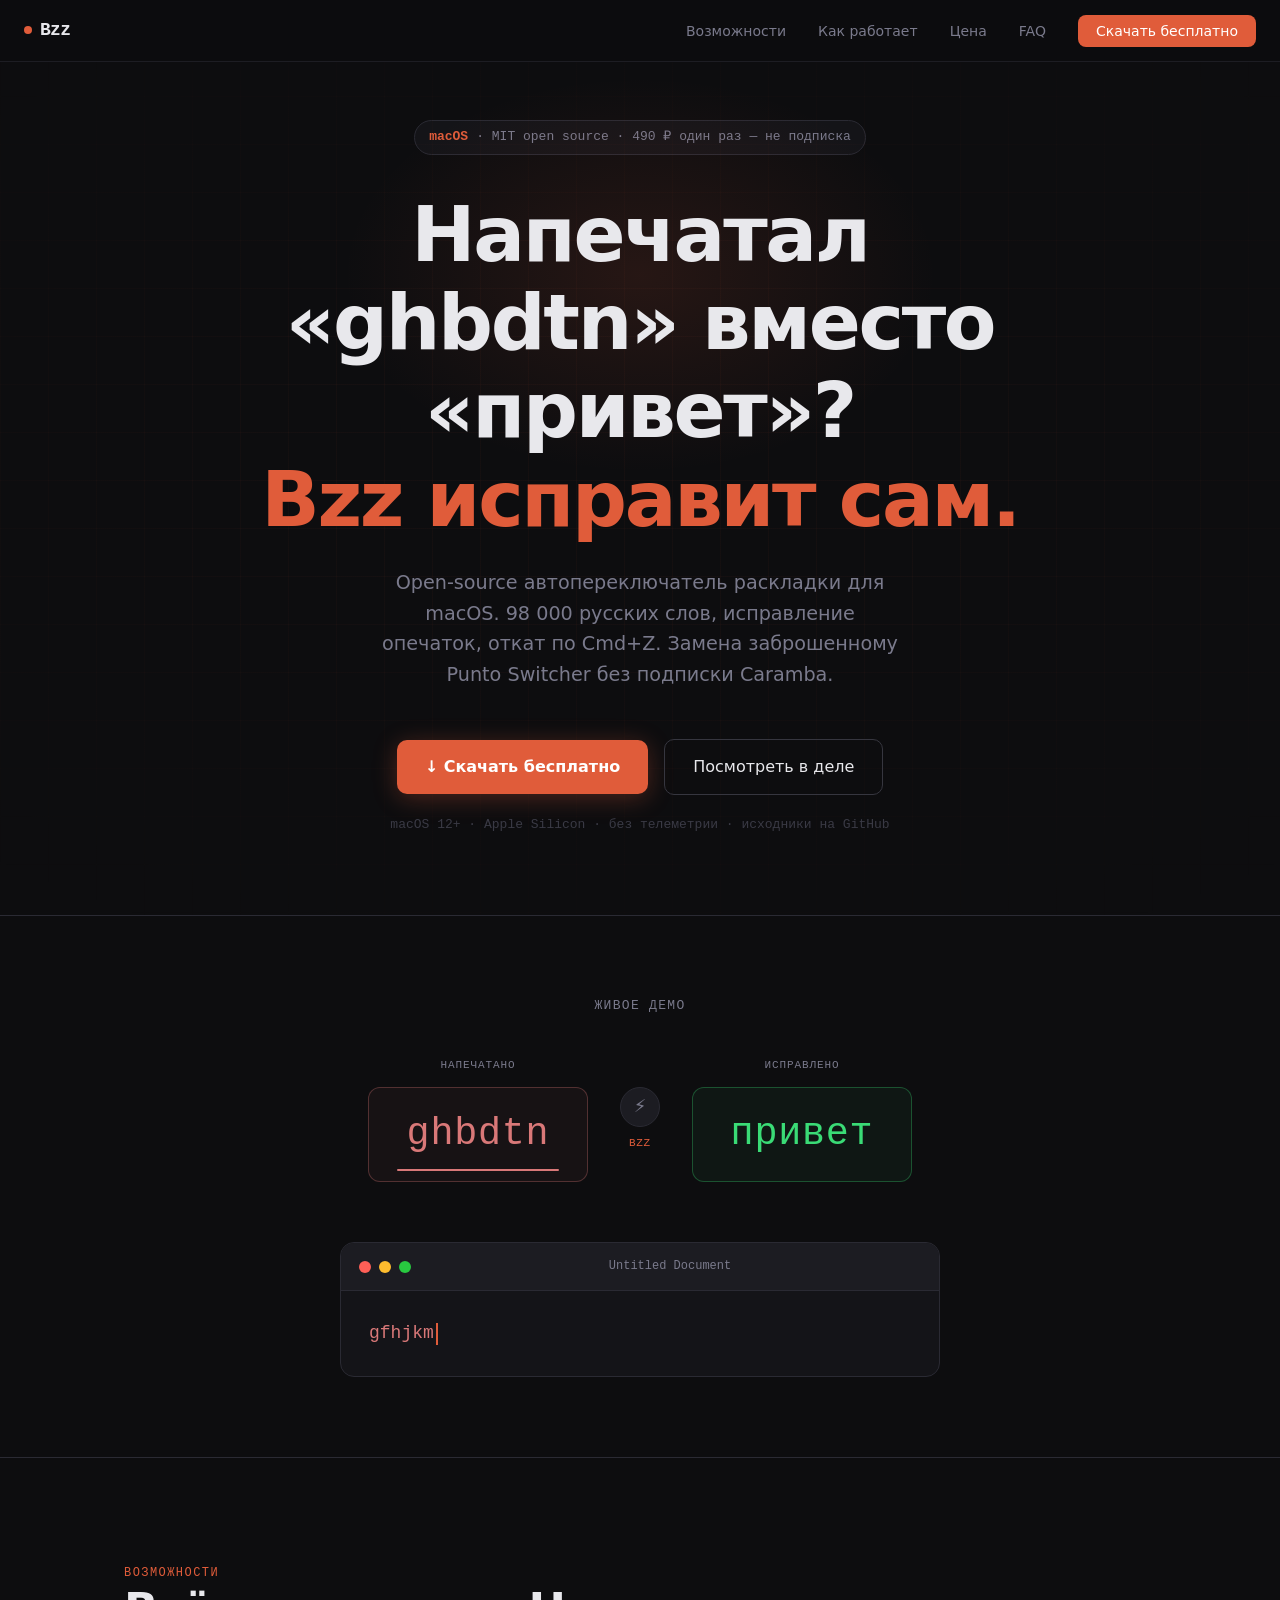
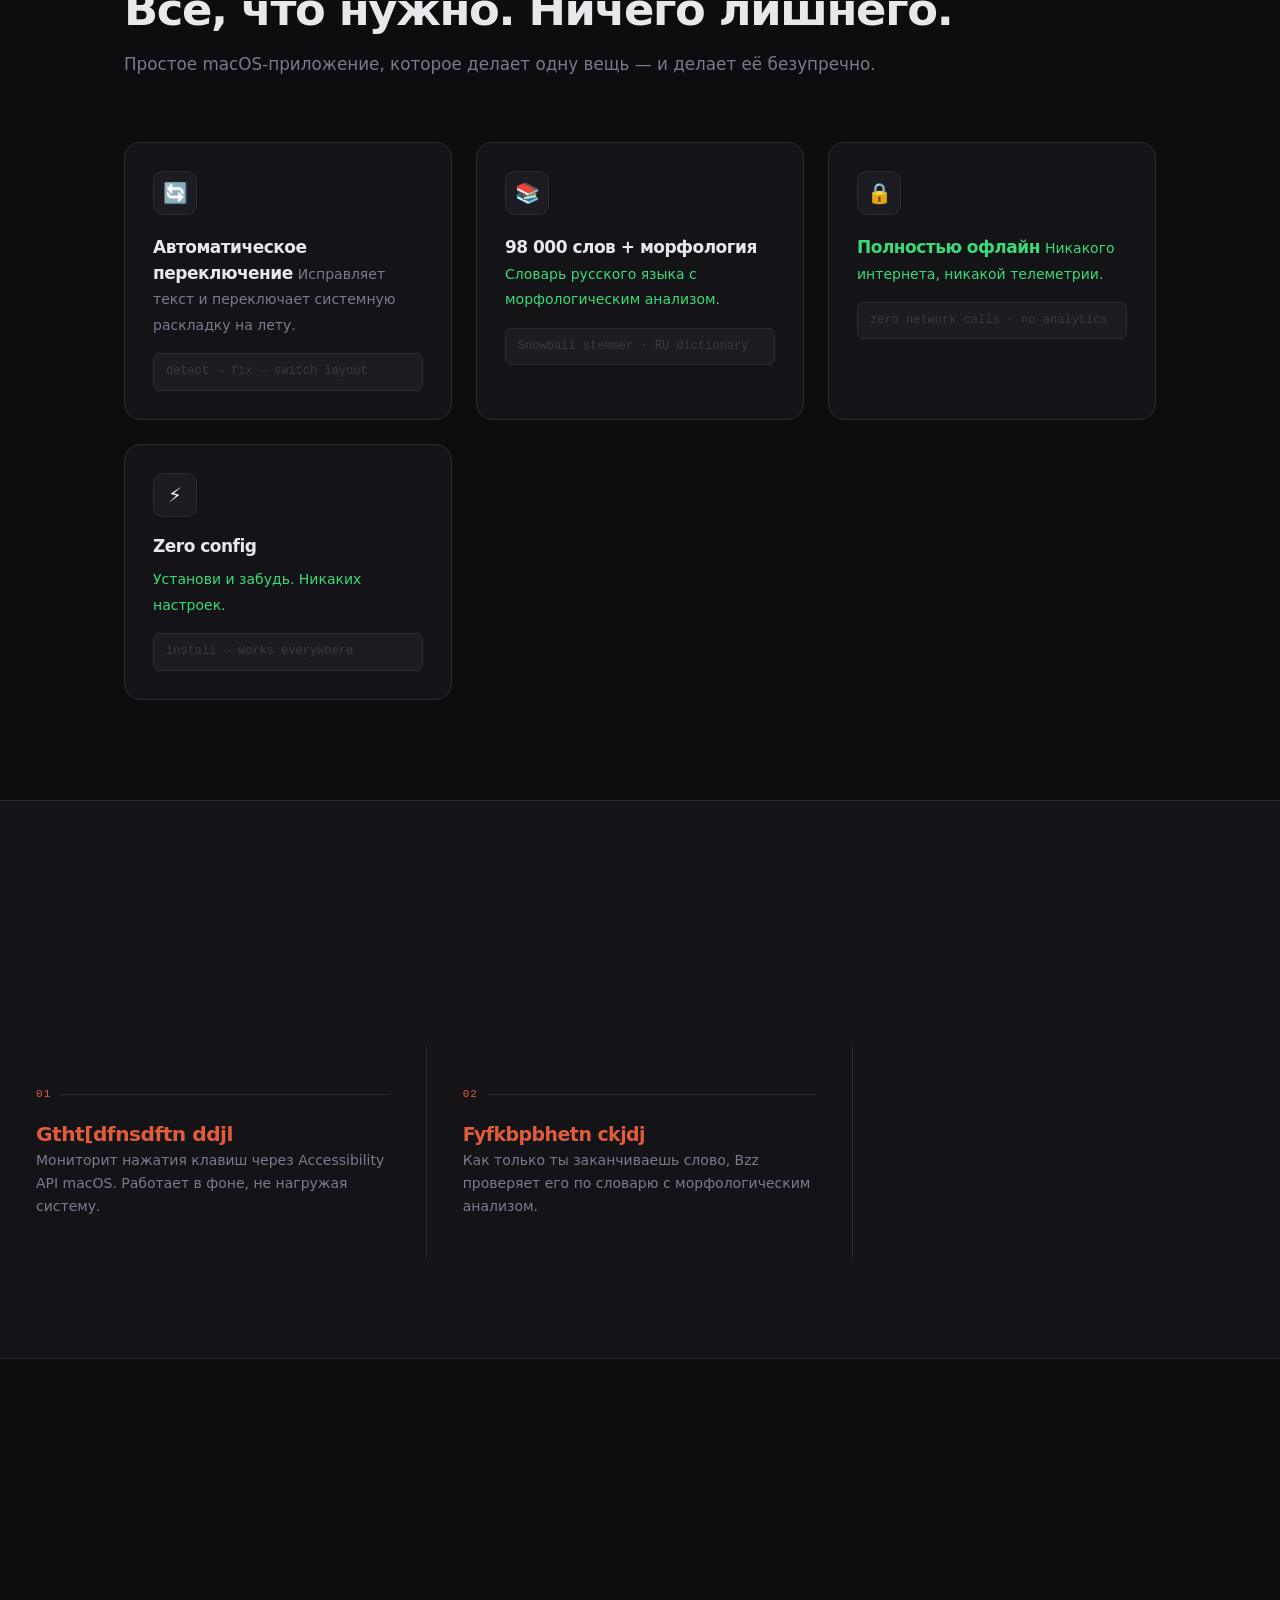
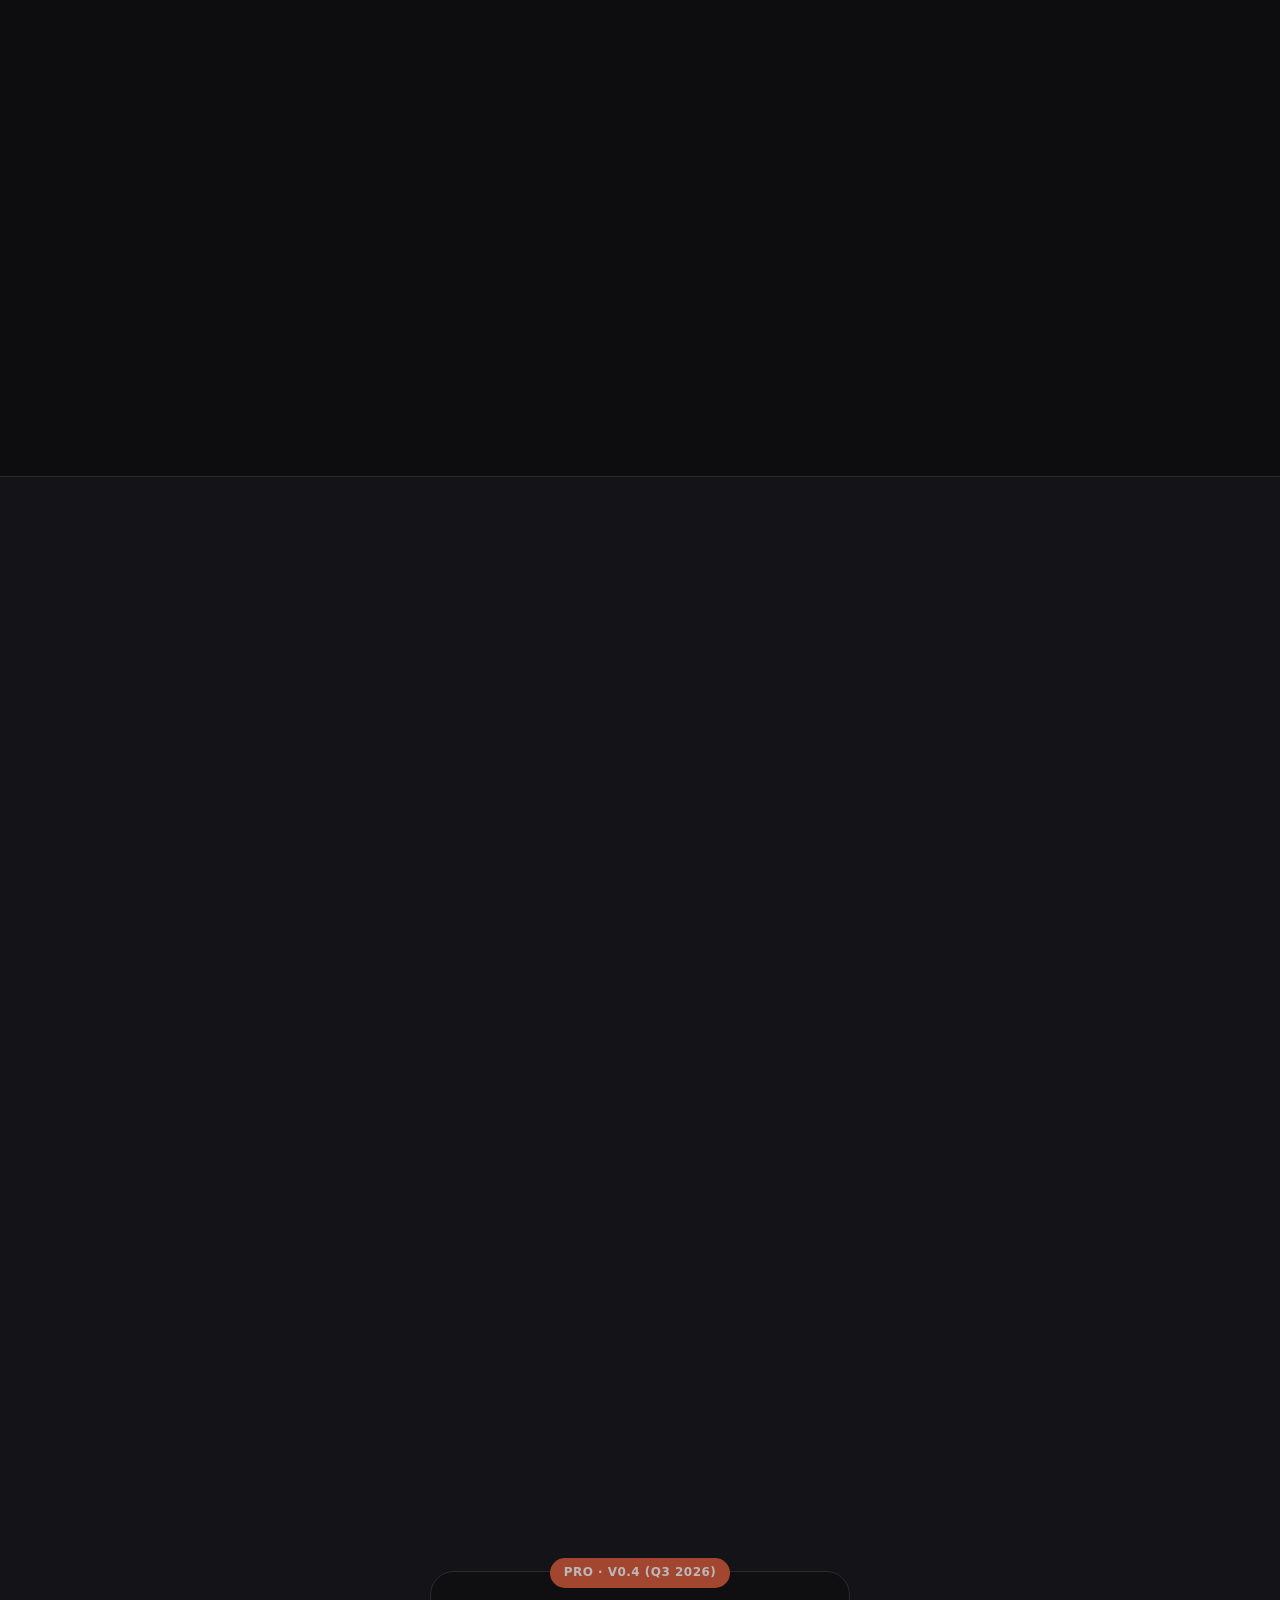
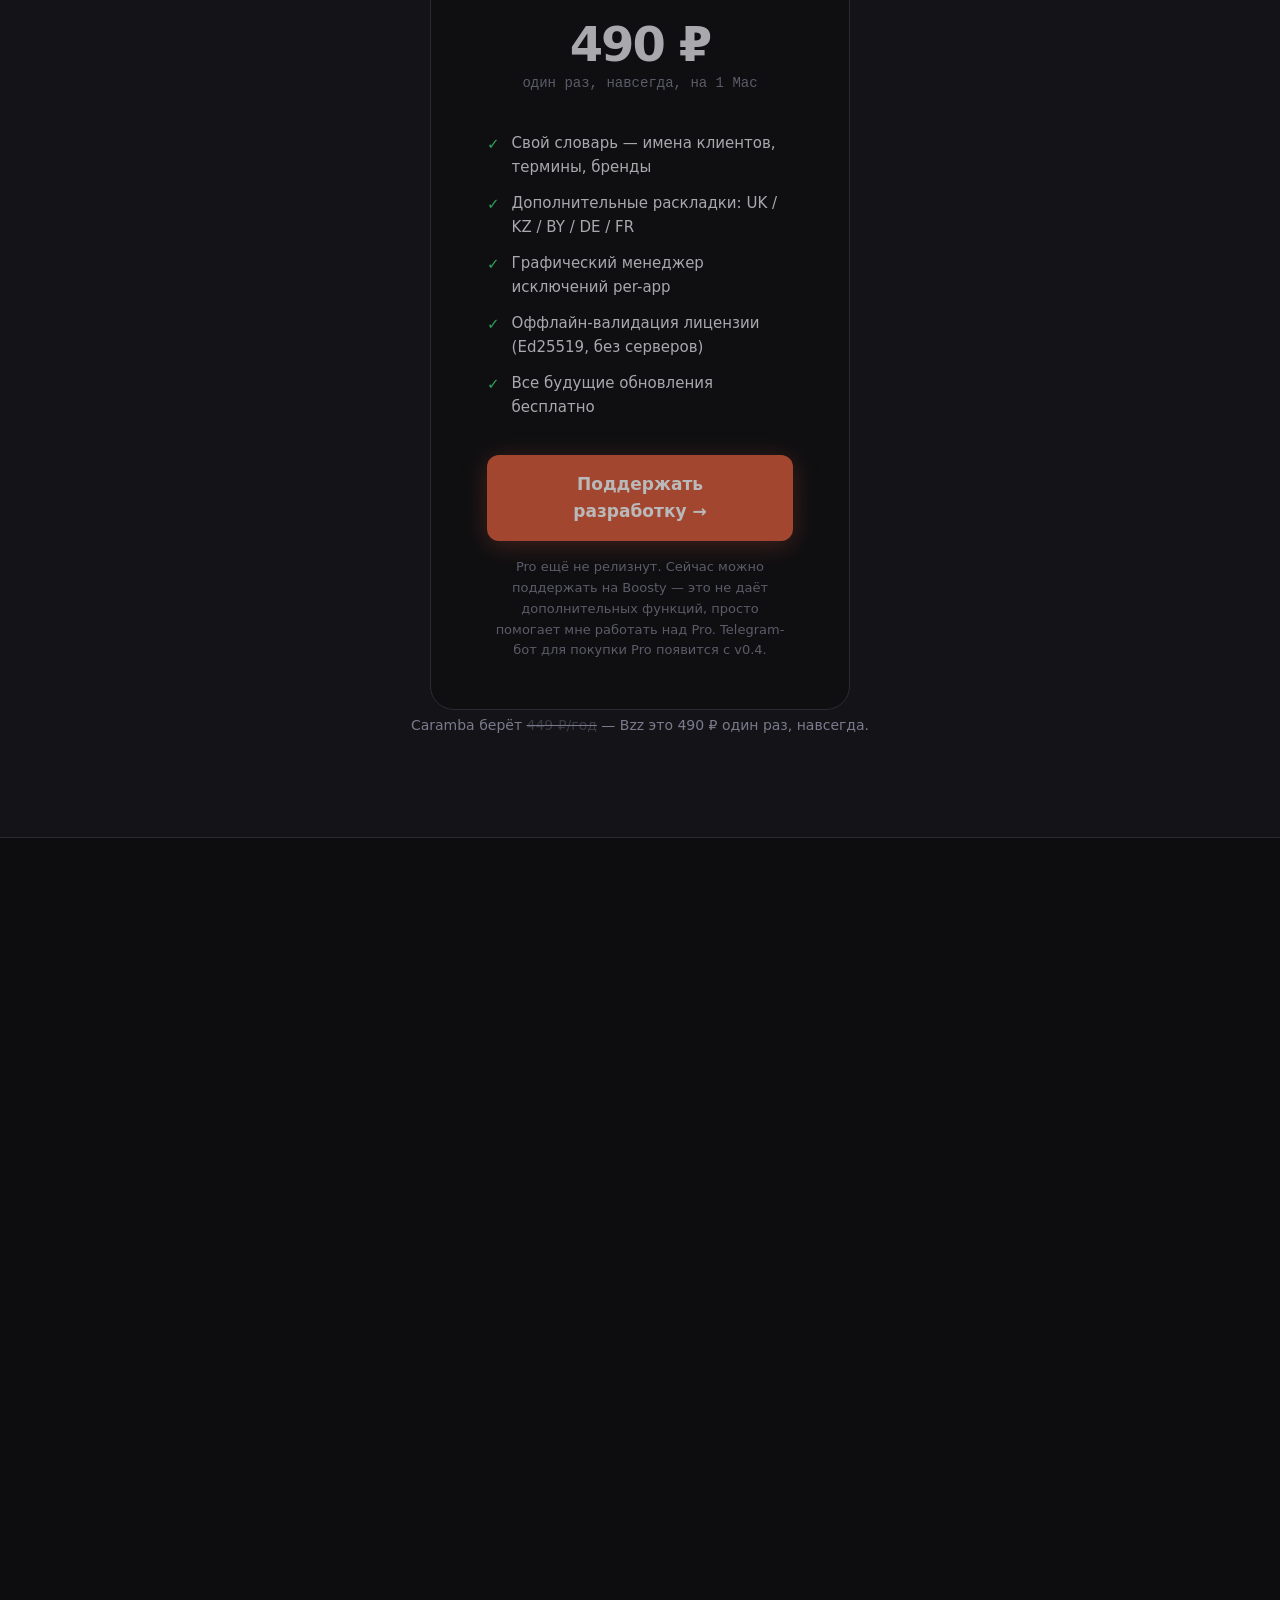
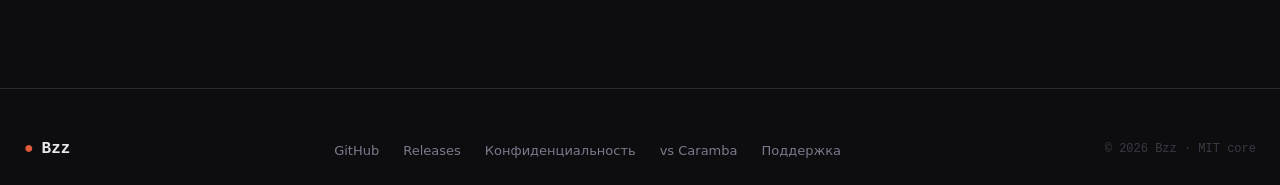
==== commit 543d9526: "Sync Pro features in vc/habr/alternativeto + add Plausible analytics vc-article.md feature table — r" ====
--- a/site/index.html
+++ b/site/index.html
@@ -11,6 +11,10 @@
   <meta property="og:image" content="https://zlopixatel.github.io/bzz/docs/demo.gif">
   <meta property="og:url" content="https://zlopixatel.github.io/bzz/">
   <link rel="canonical" href="https://zlopixatel.github.io/bzz/">
+
+  <!-- Privacy-friendly analytics (self-hosted Plausible-compatible; no cookies, no PII) -->
+  <script defer data-domain="zlopixatel.github.io" src="https://plausible.io/js/script.outbound-links.js"></script>
+
   <style>
     /* ─── Reset & Base ─── */
     *, *::before, *::after { box-sizing: border-box; margin: 0; padding: 0; }
